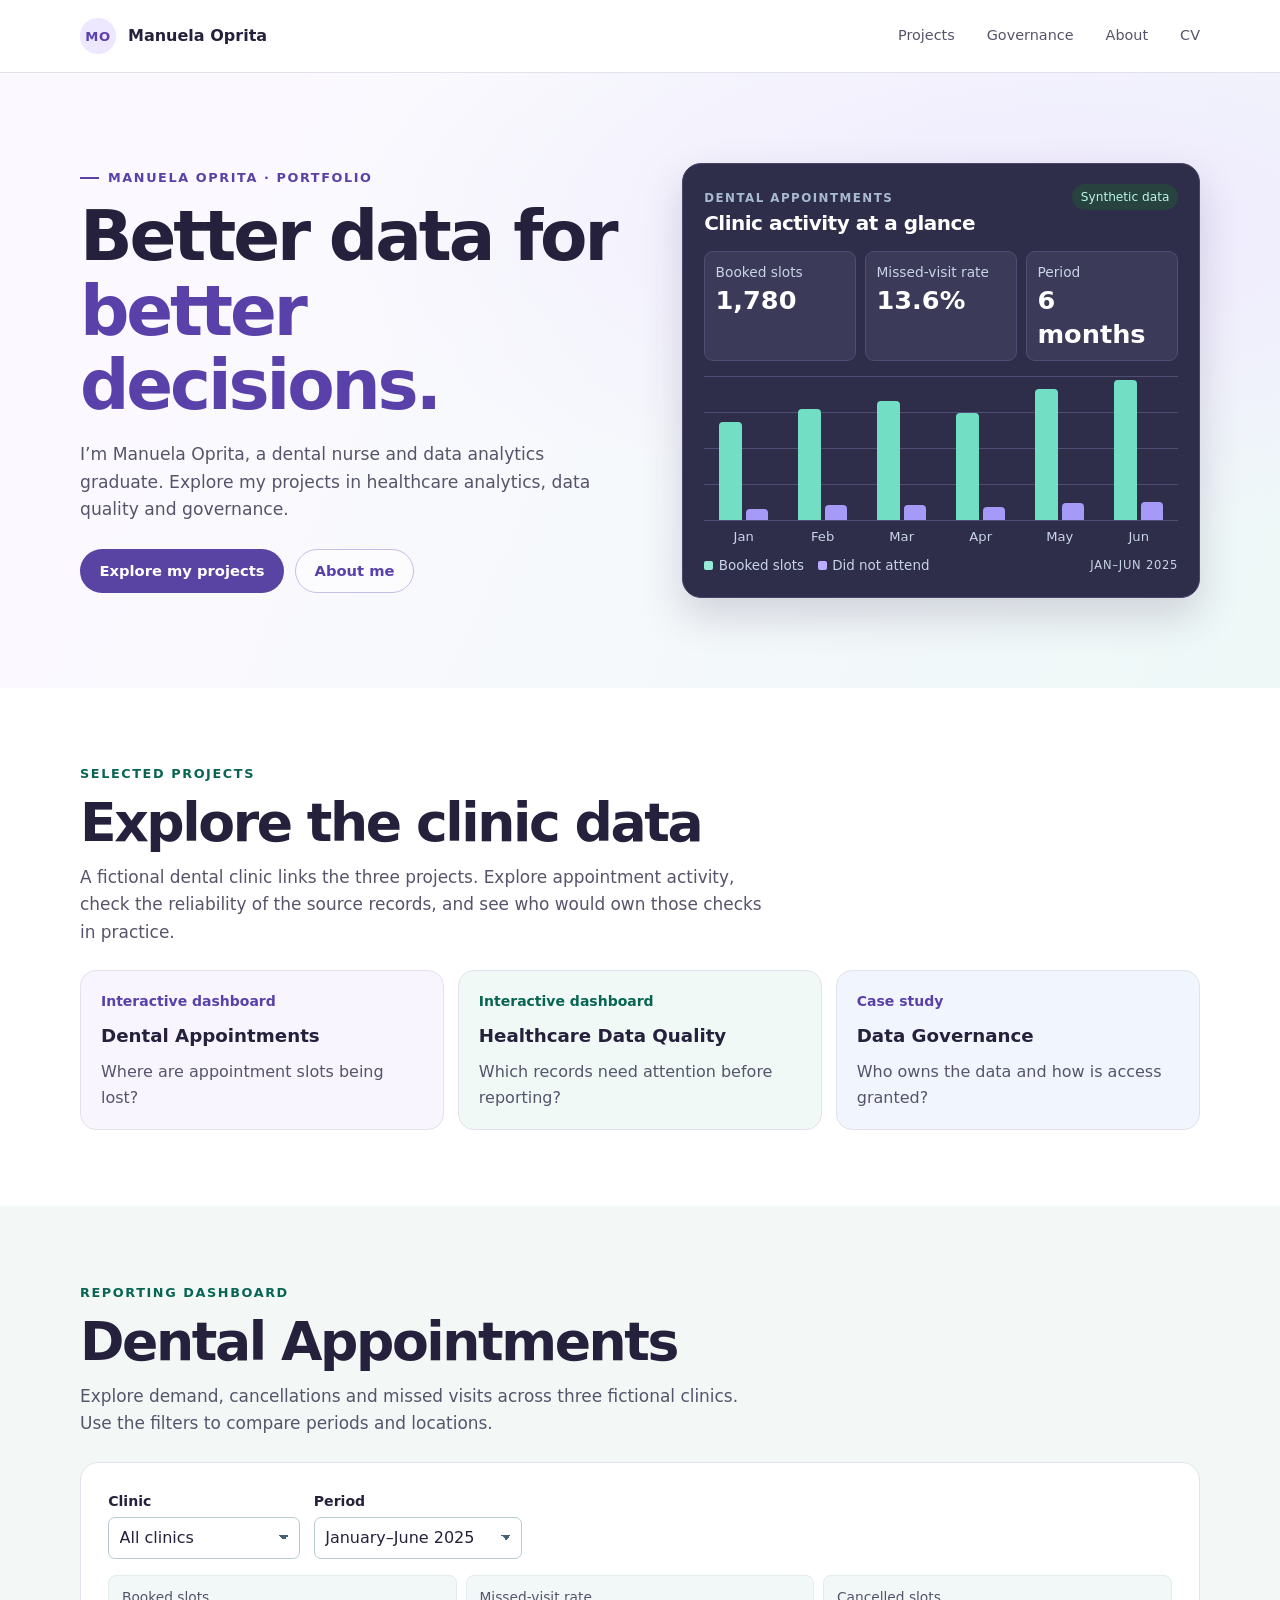
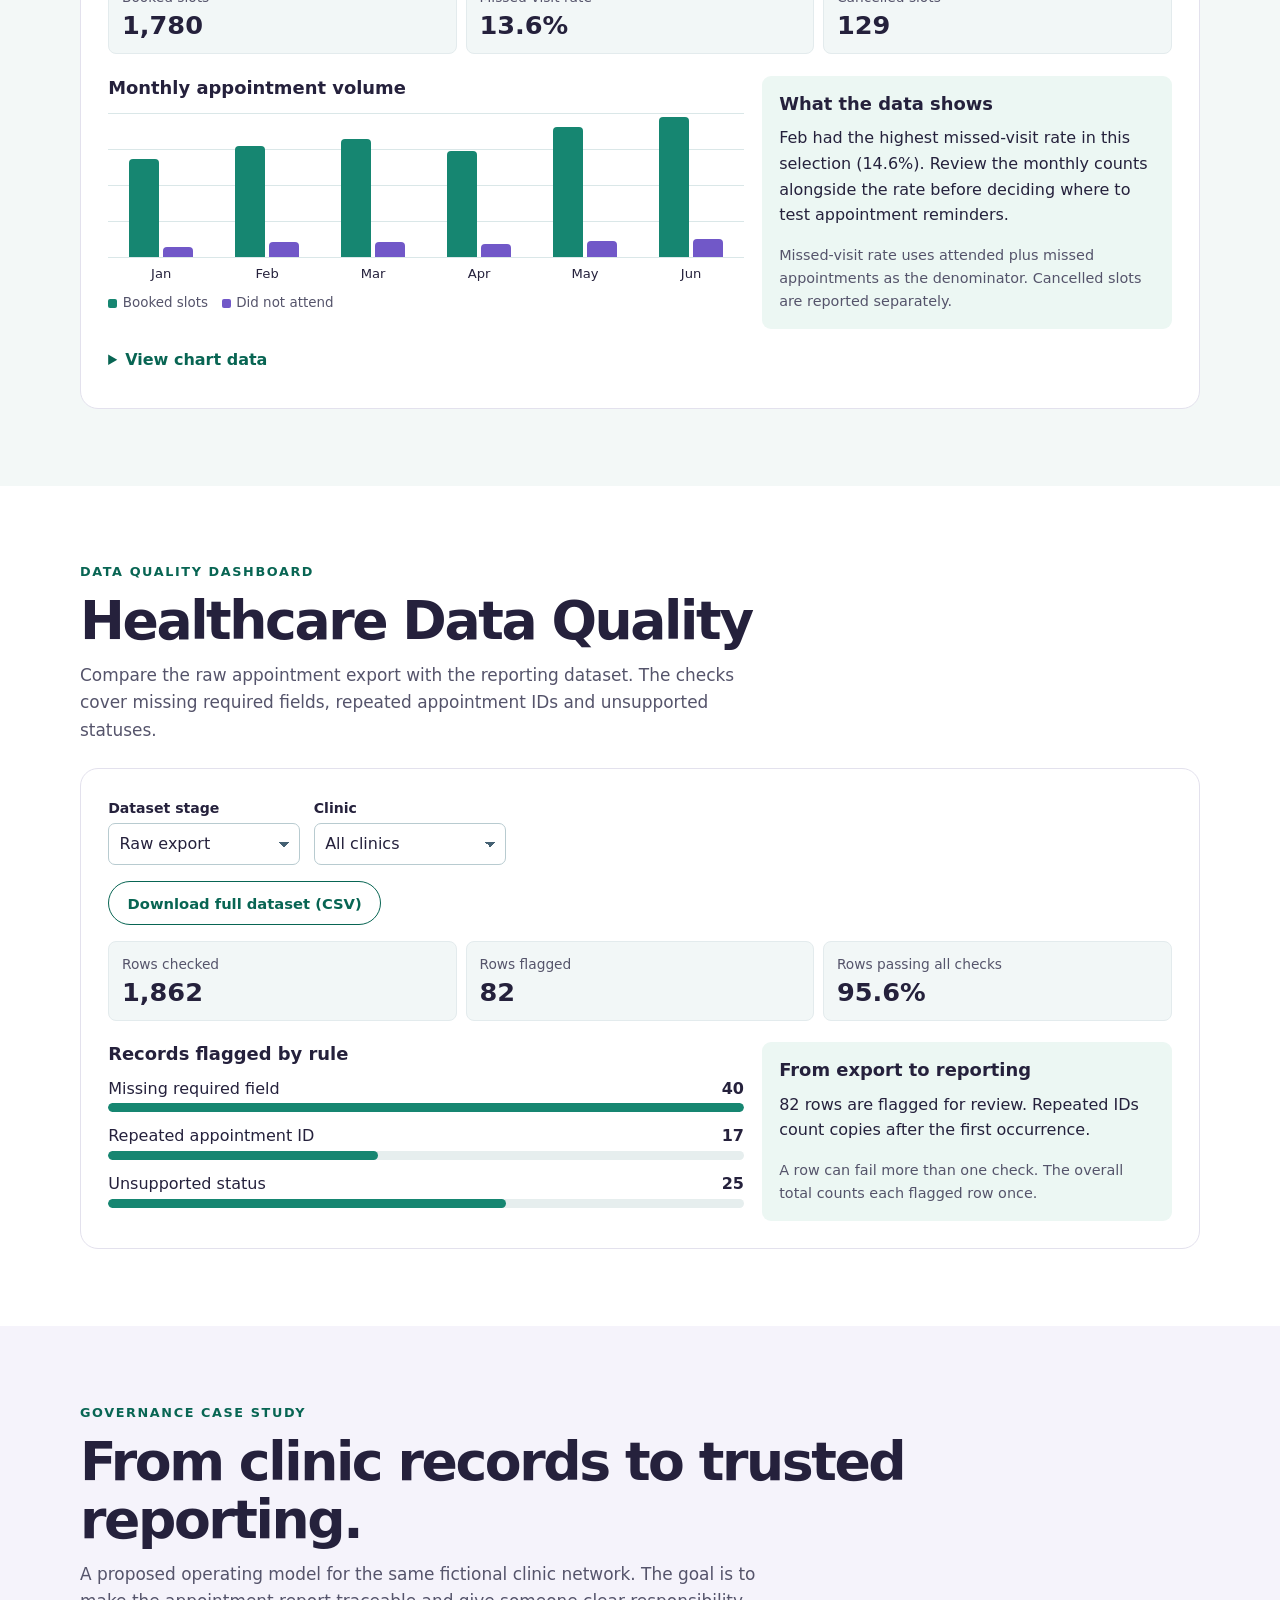
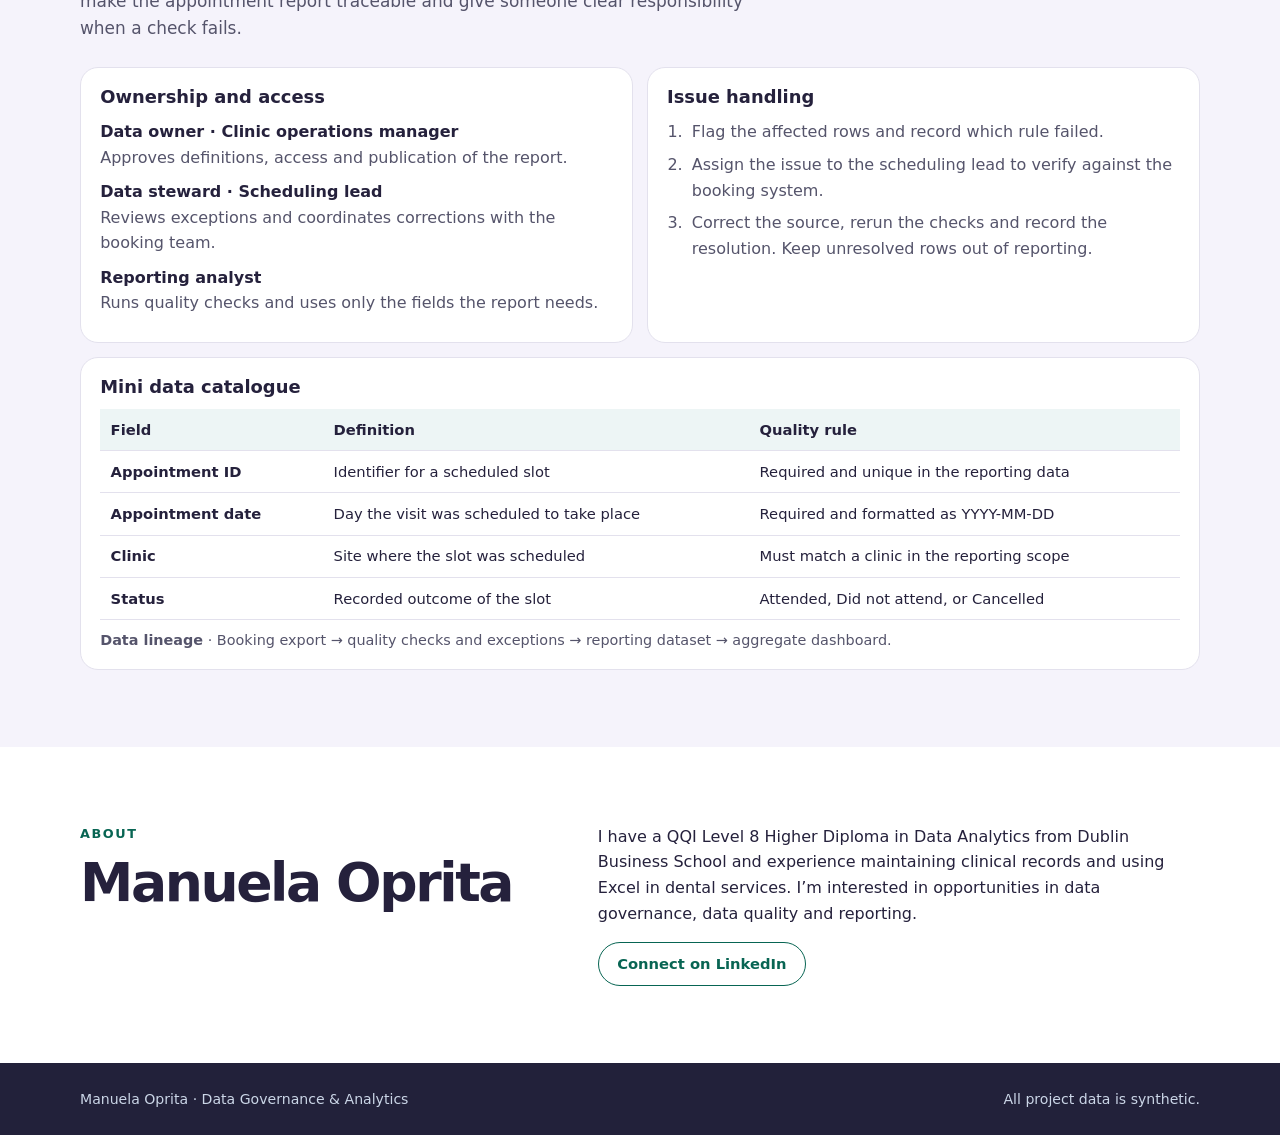
==== index.html @ eabecd1c "Publish portfolio and CV" ====
<!doctype html>
<html lang="en">
<head>
<meta charset="utf-8">
<meta name="viewport" content="width=device-width,initial-scale=1">
<meta name="description" content="Manuela Oprita’s portfolio of healthcare analytics, data quality and data governance projects.">
<meta name="theme-color" content="#f7f5ff">
<title>Manuela Oprita | Data Governance &amp; Analytics</title>
<link rel="stylesheet" href="style.css">
<script src="portfolio.js" defer></script>
</head>
<body>
<a class="skip" href="#main">Skip to content</a>
<header class="top"><div class="shell nav"><a class="brand" href="#main"><span class="mark" aria-hidden="true">MO</span> Manuela Oprita</a><nav aria-label="Main navigation"><a href="#projects">Projects</a><a href="#governance">Governance</a><a href="#about">About</a><a href="cv.html">CV</a></nav></div></header>
<main id="main">
<section class="hero" aria-labelledby="intro"><div class="shell hero-layout">
<div class="hero-copy">
<p class="eyebrow"><span></span> MANUELA OPRITA · PORTFOLIO</p>
<h1 id="intro">Better data for<br><em>better decisions.</em></h1>
<p class="lede">I’m Manuela Oprita, a dental nurse and data analytics graduate. Explore my projects in healthcare analytics, data quality and governance.</p>
<div class="hero-actions"><a class="button primary" href="#projects">Explore my projects</a><a class="button secondary" href="#about">About me</a></div>
</div>
<div class="preview" aria-labelledby="preview-title">
<div class="preview-heading"><div><span class="overline">DENTAL APPOINTMENTS</span><h2 id="preview-title">Clinic activity at a glance</h2></div><span class="pill">Synthetic data</span></div>
<div class="preview-metrics"><div><span>Booked slots</span><strong id="hero-count">—</strong></div><div><span>Missed-visit rate</span><strong id="hero-dna">—</strong></div><div><span>Period</span><strong>6 months</strong></div></div>
<div id="hero-chart" class="chart dark-chart" role="img" aria-label="Monthly appointment volume and missed appointments"></div>
<div class="legend"><span><i class="legend-total"></i>Booked slots</span><span><i class="legend-dna"></i>Did not attend</span><span class="period">JAN–JUN 2025</span></div>
</div>
</div></section>

<section id="projects" class="section shell">
<p class="section-label">SELECTED PROJECTS</p><h2>Explore the clinic data</h2>
<p class="section-intro">A fictional dental clinic links the three projects. Explore appointment activity, check the reliability of the source records, and see who would own those checks in practice.</p>
<div class="project-links">
<a href="#appointments"><span class="project-type">Interactive dashboard</span><strong>Dental Appointments</strong><span>Where are appointment slots being lost?</span></a>
<a href="#quality"><span class="project-type">Interactive dashboard</span><strong>Healthcare Data Quality</strong><span>Which records need attention before reporting?</span></a>
<a href="#governance"><span class="project-type">Case study</span><strong>Data Governance</strong><span>Who owns the data and how is access granted?</span></a>
</div>
</section>

<section id="appointments" class="section band"><div class="shell">
<p class="section-label">REPORTING DASHBOARD</p><h2>Dental Appointments</h2><p class="section-intro">Explore demand, cancellations and missed visits across three fictional clinics. Use the filters to compare periods and locations.</p>
<div class="panel dashboard">
<div class="controls"><div class="field"><label for="clinic-filter">Clinic</label><select id="clinic-filter"><option value="">All clinics</option><option value="North">North</option><option value="Central">Central</option><option value="West">West</option></select></div>
<div class="field"><label for="period-filter">Period</label><select id="period-filter"><option value="">January–June 2025</option><option value="1">January–March 2025</option><option value="2">April–June 2025</option></select></div></div>
<div id="appointment-metrics" class="metrics" aria-live="polite"></div>
<div class="report-grid"><div><h3>Monthly appointment volume</h3><div id="appointment-chart" class="chart light-chart" role="img" aria-label="Monthly booked slots and missed appointments"></div><div class="legend"><span><i class="legend-total"></i>Booked slots</span><span><i class="legend-dna"></i>Did not attend</span></div></div>
<div class="readout"><h3>What the data shows</h3><p id="appointment-insight" aria-live="polite"></p><p class="definition">Missed-visit rate uses attended plus missed appointments as the denominator. Cancelled slots are reported separately.</p></div></div>
<details><summary>View chart data</summary><div id="appointment-table" class="table-wrap"></div></details>
</div></div></section>

<section id="quality" class="section shell">
<p class="section-label">DATA QUALITY DASHBOARD</p><h2>Healthcare Data Quality</h2><p class="section-intro">Compare the raw appointment export with the reporting dataset. The checks cover missing required fields, repeated appointment IDs and unsupported statuses.</p>
<div class="panel dashboard">
<div class="controls"><div class="field"><label for="quality-stage">Dataset stage</label><select id="quality-stage"><option value="raw">Raw export</option><option value="clean">Reporting dataset</option></select></div>
<div class="field"><label for="quality-clinic">Clinic</label><select id="quality-clinic"><option value="">All clinics</option><option value="North">North</option><option value="Central">Central</option><option value="West">West</option></select></div></div>
<button type="button" class="button outline download" id="download-data">Download full dataset (CSV)</button>
<div id="quality-metrics" class="metrics" aria-live="polite"></div>
<div class="report-grid"><div><h3>Records flagged by rule</h3><div id="quality-rules" class="rule-chart"></div></div><div class="readout"><h3>From export to reporting</h3><p id="quality-insight" aria-live="polite"></p><p class="definition">A row can fail more than one check. The overall total counts each flagged row once.</p></div></div>
</div>
</section>

<section id="governance" class="section governance"><div class="shell">
<p class="section-label">GOVERNANCE CASE STUDY</p><h2>From clinic records to trusted reporting.</h2>
<p class="section-intro">A proposed operating model for the same fictional clinic network. The goal is to make the appointment report traceable and give someone clear responsibility when a check fails.</p>
<div class="governance-grid">
<div class="panel gov-card"><h3>Ownership and access</h3><dl><dt>Data owner · Clinic operations manager</dt><dd>Approves definitions, access and publication of the report.</dd><dt>Data steward · Scheduling lead</dt><dd>Reviews exceptions and coordinates corrections with the booking team.</dd><dt>Reporting analyst</dt><dd>Runs quality checks and uses only the fields the report needs.</dd></dl></div>
<div class="panel gov-card"><h3>Issue handling</h3><ol><li>Flag the affected rows and record which rule failed.</li><li>Assign the issue to the scheduling lead to verify against the booking system.</li><li>Correct the source, rerun the checks and record the resolution. Keep unresolved rows out of reporting.</li></ol></div>
</div>
<div class="panel gov-card catalog"><h3>Mini data catalogue</h3><div class="table-wrap"><table><thead><tr><th scope="col">Field</th><th scope="col">Definition</th><th scope="col">Quality rule</th></tr></thead><tbody>
<tr><th scope="row">Appointment ID</th><td>Identifier for a scheduled slot</td><td>Required and unique in the reporting data</td></tr>
<tr><th scope="row">Appointment date</th><td>Day the visit was scheduled to take place</td><td>Required and formatted as YYYY-MM-DD</td></tr>
<tr><th scope="row">Clinic</th><td>Site where the slot was scheduled</td><td>Must match a clinic in the reporting scope</td></tr>
<tr><th scope="row">Status</th><td>Recorded outcome of the slot</td><td>Attended, Did not attend, or Cancelled</td></tr>
</tbody></table></div>
<p class="definition"><strong>Data lineage</strong> · Booking export → quality checks and exceptions → reporting dataset → aggregate dashboard.</p></div>
</div></section>

<section id="about" class="section shell about"><div><p class="section-label">ABOUT</p><h2>Manuela Oprita</h2></div><div><p>I have a QQI Level 8 Higher Diploma in Data Analytics from Dublin Business School and experience maintaining clinical records and using Excel in dental services. I’m interested in opportunities in data governance, data quality and reporting.</p><a class="button outline" href="https://www.linkedin.com/in/manuelajoita/">Connect on LinkedIn</a></div></section>
</main>
<footer><div class="shell footer"><span>Manuela Oprita · Data Governance &amp; Analytics</span><span>All project data is synthetic.</span></div></footer>
<noscript><div class="shell">Enable JavaScript to use the dashboard filters.</div></noscript>
</body>
</html>
---- style.css ----
:root{color-scheme:light;--ink:#182438;--muted:#4e6072;--navy:#101b2b;--navy-light:#17273b;--mint:#7ce8ce;--teal:#096653;--paper:#fff;--line:#d9e4e8;--soft:#f2f7f7;--violet:#a69af8;font-family:system-ui,-apple-system,BlinkMacSystemFont,"Segoe UI",sans-serif}
*,*::before,*::after{box-sizing:border-box}
html{scroll-behavior:smooth}
body{margin:0;color:var(--ink);background:var(--paper);font-size:1rem;line-height:1.6}
a{color:inherit}
a:focus-visible,select:focus-visible,summary:focus-visible{outline:3px solid #a48bff;outline-offset:4px}
.skip{position:absolute;left:1rem;top:-8rem;z-index:10;background:white;color:var(--ink);padding:.7rem 1rem}
.skip:focus{top:1rem}
.shell{width:min(1120px,calc(100% - 64px));margin-inline:auto}
.top,.hero{background:var(--navy);color:#fff}
.top{border-bottom:1px solid #2b3a50}
.nav,.footer{display:flex;justify-content:space-between;align-items:center;gap:1rem;min-height:72px}
.brand{display:flex;align-items:center;gap:.75rem;font-weight:700;text-decoration:none}
.mark{display:grid;place-items:center;width:36px;height:36px;border-radius:9px;background:var(--mint);color:#12352e;font-size:.82rem;letter-spacing:.05em}
nav{display:flex;align-items:center;gap:clamp(.7rem,3vw,2rem);font-size:.9rem;color:#cbd6e7}
nav a{text-decoration:none}
nav a:hover{color:var(--mint)}
.hero-layout{display:grid;grid-template-columns:1.04fr 1fr;gap:clamp(2rem,5vw,5rem);align-items:center;padding-block:clamp(3rem,7vw,6.1rem)}
.hero{background:radial-gradient(ellipse at 80% 55%,#1b3244 0%,var(--navy) 62%)}
.eyebrow,.section-label,.overline{font-size:.8rem;font-weight:750;letter-spacing:.125em;margin:0 0 .6rem}
.eyebrow{color:var(--mint);display:flex;align-items:center;gap:.55rem}
.eyebrow span{width:1.2rem;height:2px;background:currentColor}
h1,h2,h3,p{margin-top:0}
h1,h2{letter-spacing:-.045em;line-height:1.08}
h1{font-size:clamp(2.65rem,5.4vw,5rem);margin:.65rem 0 1.15rem}
h1 em{font-style:normal;color:var(--mint)}
h2{font-size:clamp(2rem,4.2vw,3.35rem);margin-bottom:.75rem}
h3{line-height:1.3;font-size:1.12rem;margin-bottom:.65rem}
.lede{font-size:1.075rem;color:#cad6e6;max-width:33rem;margin-bottom:1.55rem}
.hero-actions{display:flex;align-items:center;gap:.7rem;flex-wrap:wrap}
.button{display:inline-flex;align-items:center;min-height:44px;padding:.55rem .95rem;border-radius:8px;border:1px solid transparent;font-weight:680;text-decoration:none;font-size:.92rem}
.primary{background:var(--mint);color:#112e28}.primary:hover{background:#aaffea}
.secondary{color:#e3eaf7;border-color:#52627b}.secondary:hover{background:#263952}
.outline{border-color:var(--teal);color:var(--teal)}.outline:hover{background:var(--soft)}
.preview{border-radius:19px;padding:1.3rem;background:var(--navy-light);border:1px solid #364a60;box-shadow:0 20px 50px #07132a62}
.preview-heading{display:flex;justify-content:space-between;align-items:flex-start;gap:.6rem}
.overline{color:#a8bbce;font-size:.74rem}
.preview h2{font-size:1.25rem;letter-spacing:-.025em;margin:.2rem 0 1rem}
.pill{background:#28433f;color:#baf7e6;padding:.2rem .55rem;border-radius:20px;font-size:.76rem;white-space:nowrap}
.preview-metrics,.metrics{display:grid;gap:.55rem;grid-template-columns:repeat(3,minmax(0,1fr))}
.preview-metrics>div{background:#21344b;border:1px solid #304861;border-radius:9px;padding:.55rem .65rem}
.preview-metrics span,.metrics span{display:block;font-size:.86rem}
.preview-metrics span{color:#c8d5e5}
.preview-metrics strong,.metrics strong{display:block;font-size:clamp(1.15rem,2vw,1.6rem);line-height:1.35;font-variant-numeric:tabular-nums}
.chart{margin:.9rem 0 .5rem}
.plot{display:flex;gap:clamp(.4rem,2vw,1rem);height:145px;padding:.25rem .5rem 0;background:repeating-linear-gradient(to top,transparent 0,transparent calc(25% - 1px),var(--grid) calc(25% - 1px),var(--grid) 25%);border-bottom:1px solid var(--grid)}
.dark-chart{--grid:#3a4c60;--bar:#72dfc5;--bar-dna:#a69af8}
.light-chart{--grid:#dae7e8;--bar:#168671;--bar-dna:#7158c8}
.chart-group{display:flex;gap:.24rem;justify-content:center;align-items:end;flex:1;min-width:0}
.chart-bar{height:var(--value);width:36%;max-width:30px;background:var(--bar);border-radius:4px 4px 0 0}
.chart-bar.dna{background:var(--bar-dna)}
.chart-labels{display:flex;gap:clamp(.4rem,2vw,1rem);padding:.3rem .5rem 0;text-align:center;font-size:.82rem}
.chart-labels span{flex:1}
.dark-chart .chart-labels,.preview .legend{color:#c8d5e5}
.legend{display:flex;gap:.45rem .85rem;align-items:center;flex-wrap:wrap;color:var(--muted);font-size:.84rem}
.legend span{display:inline-flex;align-items:center;gap:.35rem}
.legend i{width:9px;height:9px;border-radius:2px;background:#168671}
.legend i.legend-dna{background:#7158c8}
.preview .legend i{background:var(--mint)}.preview .legend i.legend-dna{background:var(--violet)}
.period{margin-left:auto;font-size:.72rem;letter-spacing:.065em}
.section{padding-block:clamp(2.75rem,6vw,5.1rem);scroll-margin-top:1rem}
.section-label{color:var(--teal)}
.section-intro{max-width:43rem;color:var(--muted);font-size:1.06rem;margin-bottom:1.55rem}
.project-links{display:grid;grid-template-columns:repeat(3,minmax(0,1fr));gap:.85rem}
.project-links a{display:flex;flex-direction:column;align-items:flex-start;gap:.35rem;text-decoration:none;border:1px solid var(--line);border-radius:11px;padding:1.05rem}
.project-links a:hover{border-color:var(--teal);background:#f6fbfa}
.project-links strong{font-size:1.05rem}.project-links a>span:last-child{color:var(--muted)}
.band{background:var(--soft)}
.panel{background:white;border:1px solid var(--line);border-radius:14px}
.dashboard{padding:clamp(.9rem,2.7vw,1.7rem)}
.controls{display:flex;gap:.85rem;flex-wrap:wrap;margin-bottom:1rem}
.field{display:grid;gap:.25rem;min-width:min(100%,12rem)}
.field label{font-size:.88rem;font-weight:700}
select{appearance:none;color:var(--ink);font:inherit;border:1px solid #b8cbd0;border-radius:7px;min-height:42px;background:linear-gradient(45deg,transparent 50%,#456173 50%) right 15px center/5px 5px no-repeat,linear-gradient(135deg,#456173 50%,transparent 50%) right 10px center/5px 5px no-repeat,white;padding:.4rem 2rem .4rem .65rem}
.metrics>div{background:#f2f7f7;border:1px solid #e3ebed;border-radius:8px;padding:.65rem .8rem}
.metrics span,.definition{color:var(--muted)}
.report-grid{display:grid;grid-template-columns:1.55fr 1fr;gap:1.1rem;margin-top:1.35rem}
.readout{background:#ecf7f3;border-radius:9px;padding:1rem 1.1rem;align-self:start}
.readout p:last-child,.gov-card p:last-child,.about p:last-child{margin-bottom:0}
.definition{font-size:.9rem}
details{margin-top:1.1rem}summary{cursor:pointer;color:var(--teal);font-weight:650;min-height:34px}
.table-wrap{overflow:auto;margin-block:.55rem}
table{width:100%;border-collapse:collapse;text-align:left;font-size:.92rem}
td,th{padding:.55rem .65rem;border-bottom:1px solid var(--line);vertical-align:top}
thead{background:#edf5f5}
.rule-chart{display:grid;gap:.7rem}
.rule-label{display:flex;justify-content:space-between;gap:.5rem;margin-bottom:.13rem}
.rule-track{background:#e6eeee;height:.55rem;border-radius:10px;overflow:hidden}
.rule-fill{height:100%;width:var(--value);background:#168671;border-radius:10px}
.governance{background:#edf3f8}
.governance-grid{display:grid;grid-template-columns:1fr 1fr;gap:.85rem}
.gov-card{padding:1.1rem 1.2rem}
.gov-card dt{font-weight:700}.gov-card dd{margin:0 0 .55rem;color:var(--muted)}
.gov-card dl,.gov-card ol{margin:.5rem 0 0}.gov-card ol{padding-left:1.3rem}.gov-card li{padding-left:.25rem;margin-bottom:.45rem;color:var(--muted)}
.catalog{margin-top:.85rem}
.about{display:grid;grid-template-columns:1fr 1.2fr;gap:1rem}.about p{max-width:40rem}
footer{background:var(--navy);color:#cbd6e7;font-size:.88rem}
@media(max-width:820px){.hero-layout{grid-template-columns:1fr}.preview{max-width:620px}.report-grid{grid-template-columns:1fr}.period{margin-left:0}}
@media(max-width:590px){.shell{width:calc(100% - 32px)}.nav{min-height:62px;flex-wrap:wrap;padding-block:.55rem}.brand{gap:.4rem}.mark{width:30px;height:30px}nav{font-size:.85rem}.project-links,.governance-grid,.about{grid-template-columns:1fr}.footer{align-items:flex-start;justify-content:center;flex-direction:column;gap:.25rem;padding-block:.75rem}.preview{padding:.8rem}.preview-metrics>div,.metrics>div{padding:.48rem}.preview-metrics span,.metrics span{font-size:.79rem}.field{flex:1}.controls{gap:.55rem}}
@media(prefers-reduced-motion:reduce){html{scroll-behavior:auto}}
.download{background:white;font-family:inherit;cursor:pointer;margin:0 0 1rem}
.download:focus-visible{outline:3px solid #a48bff;outline-offset:4px}

/* The portfolio uses lavender for navigation and teal for reporting. */
:root {
  --ink: #25213c;
  --muted: #55546b;
  --navy: #22213a;
  --navy-light: #2e2d4a;
  --mint: #96ebd6;
  --teal: #086553;
  --line: #e3e1ed;
  --soft: #f3f8f7;
  --violet: #bcadff;
  --purple: #5a41aa;
}
.top {
  background: white;
  color: var(--ink);
  border-color: var(--line);
}
.mark {
  border-radius: 50%;
  background: #ede7ff;
  color: var(--purple);
}
nav { color: var(--muted); }
nav a:hover { color: var(--purple); }
.hero {
  color: var(--ink);
  background: radial-gradient(ellipse at 84% 25%, #f0eaff 0%, transparent 48%),
              linear-gradient(115deg, #fbf9ff 18%, #eef8f7 100%);
}
.eyebrow, h1 em { color: var(--purple); }
.lede { color: var(--muted); }
.button { border-radius: 50px; padding-inline: 1.15rem; }
.primary { background: #5944a3; color: white; }
.primary:hover { background: #49358f; }
.secondary { background: #ffffff9e; color: var(--purple); border-color: #c9bde9; }
.secondary:hover { background: #f0eaff; }
.preview {
  color: white;
  border-color: #49466a;
  box-shadow: 0 18px 42px #39315330;
}
.preview-metrics > div { background: #3c3a59; border-color: #514d74; }
.dark-chart { --grid: #514d74; }
.project-links a {
  gap: .55rem;
  border-radius: 16px;
  padding: 1.15rem 1.25rem;
  background: #f8f5ff;
}
.project-links a:nth-child(2) { background: #f0f9f6; }
.project-links a:nth-child(3) { background: #f1f5fd; }
.project-links a:hover { border-color: var(--purple); }
.project-type {
  font-size: .875rem;
  font-weight: 650;
  color: var(--purple);
}
.project-links a:nth-child(2) .project-type { color: var(--teal); }
.project-links strong { font-size: 1.14rem; }
.panel { border-radius: 18px; }
.governance { background: #f5f3fb; }
@media (max-width: 370px) {
  .nav nav { width: 100%; justify-content: space-between; }
  .preview-heading { flex-wrap: wrap; }
}
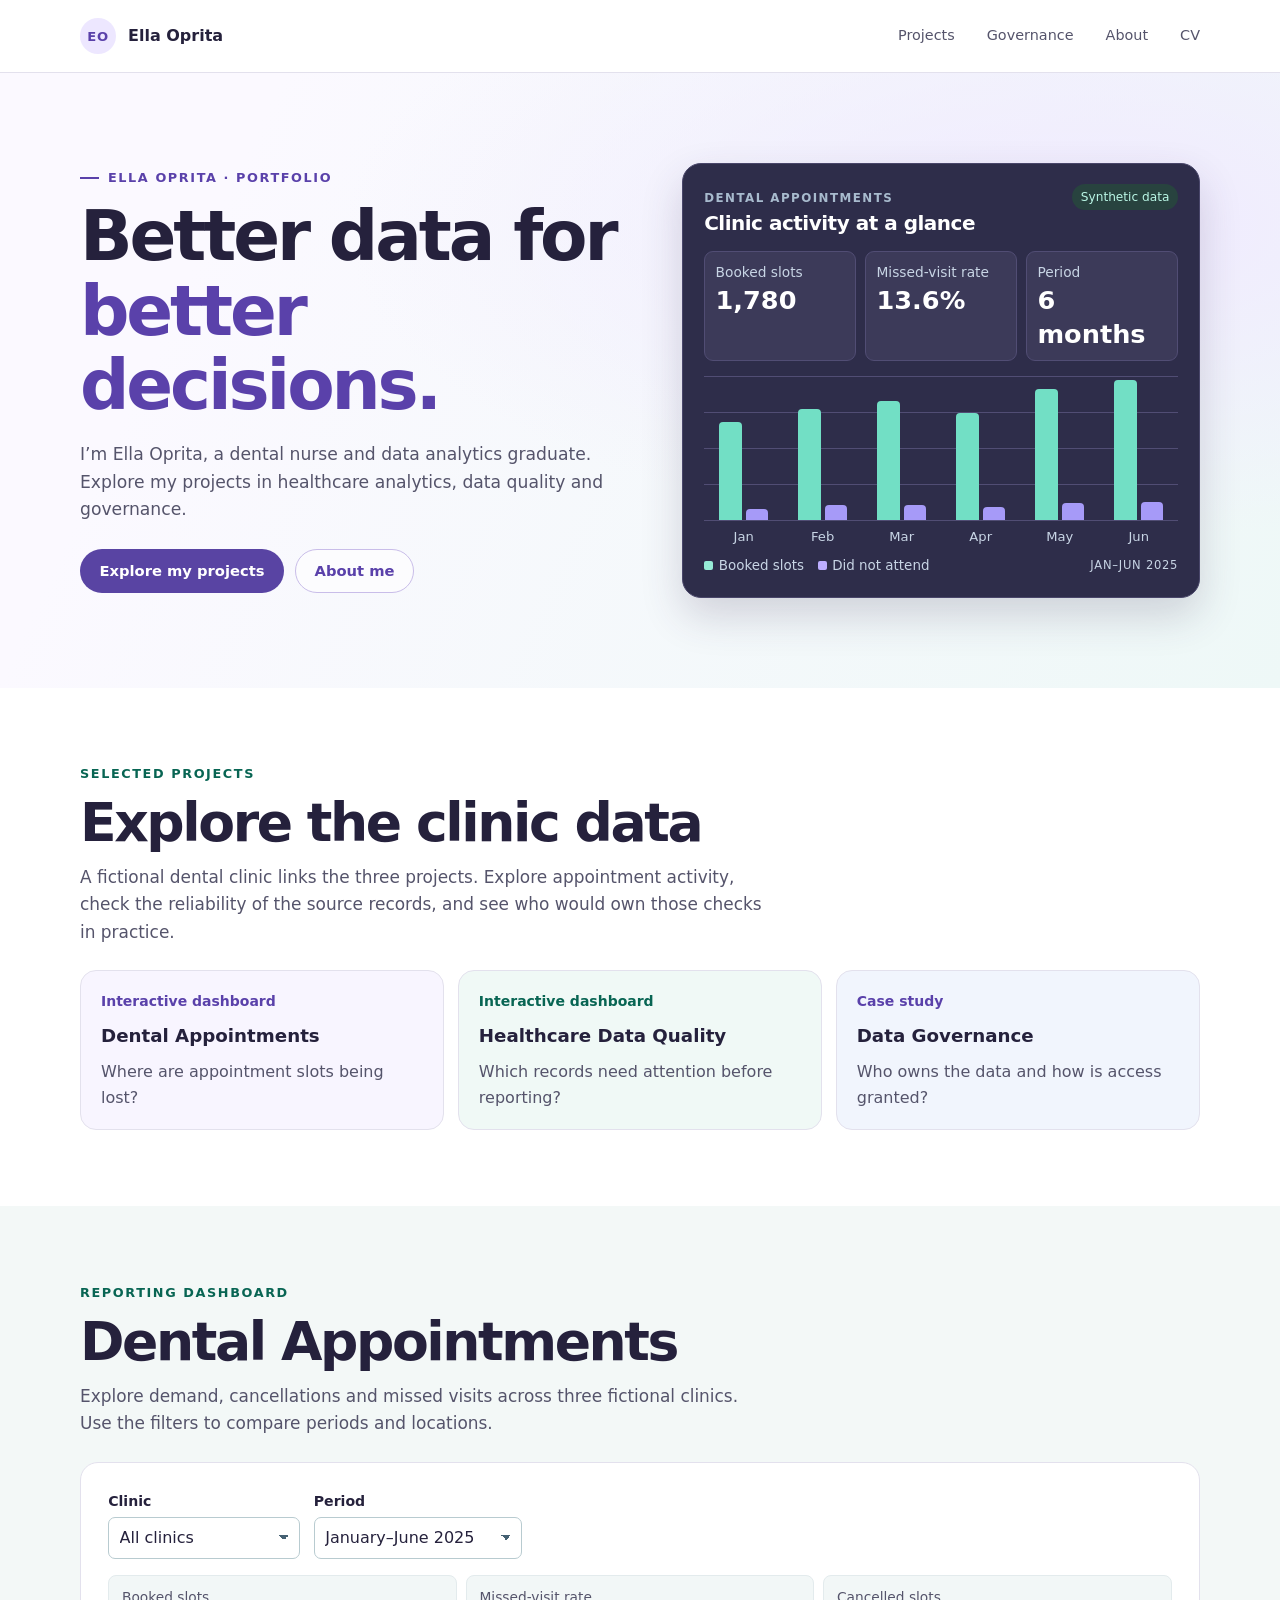
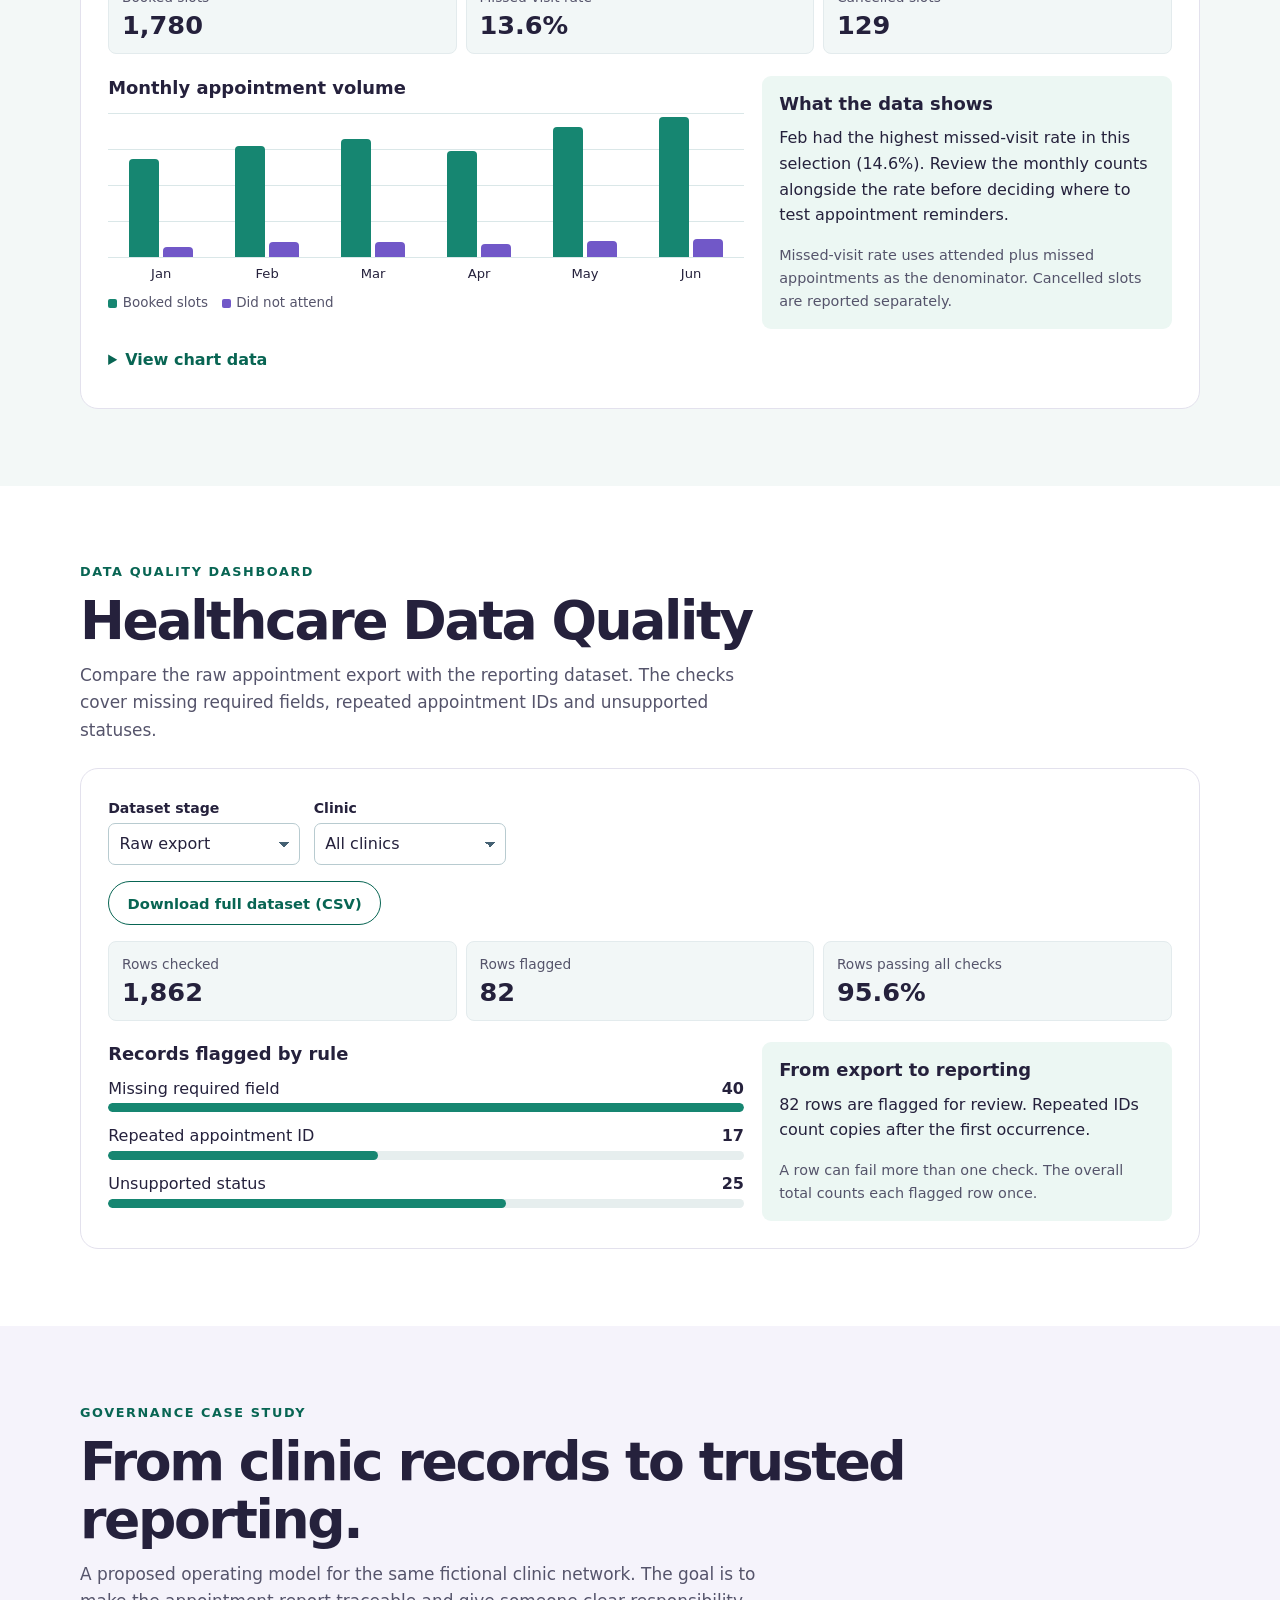
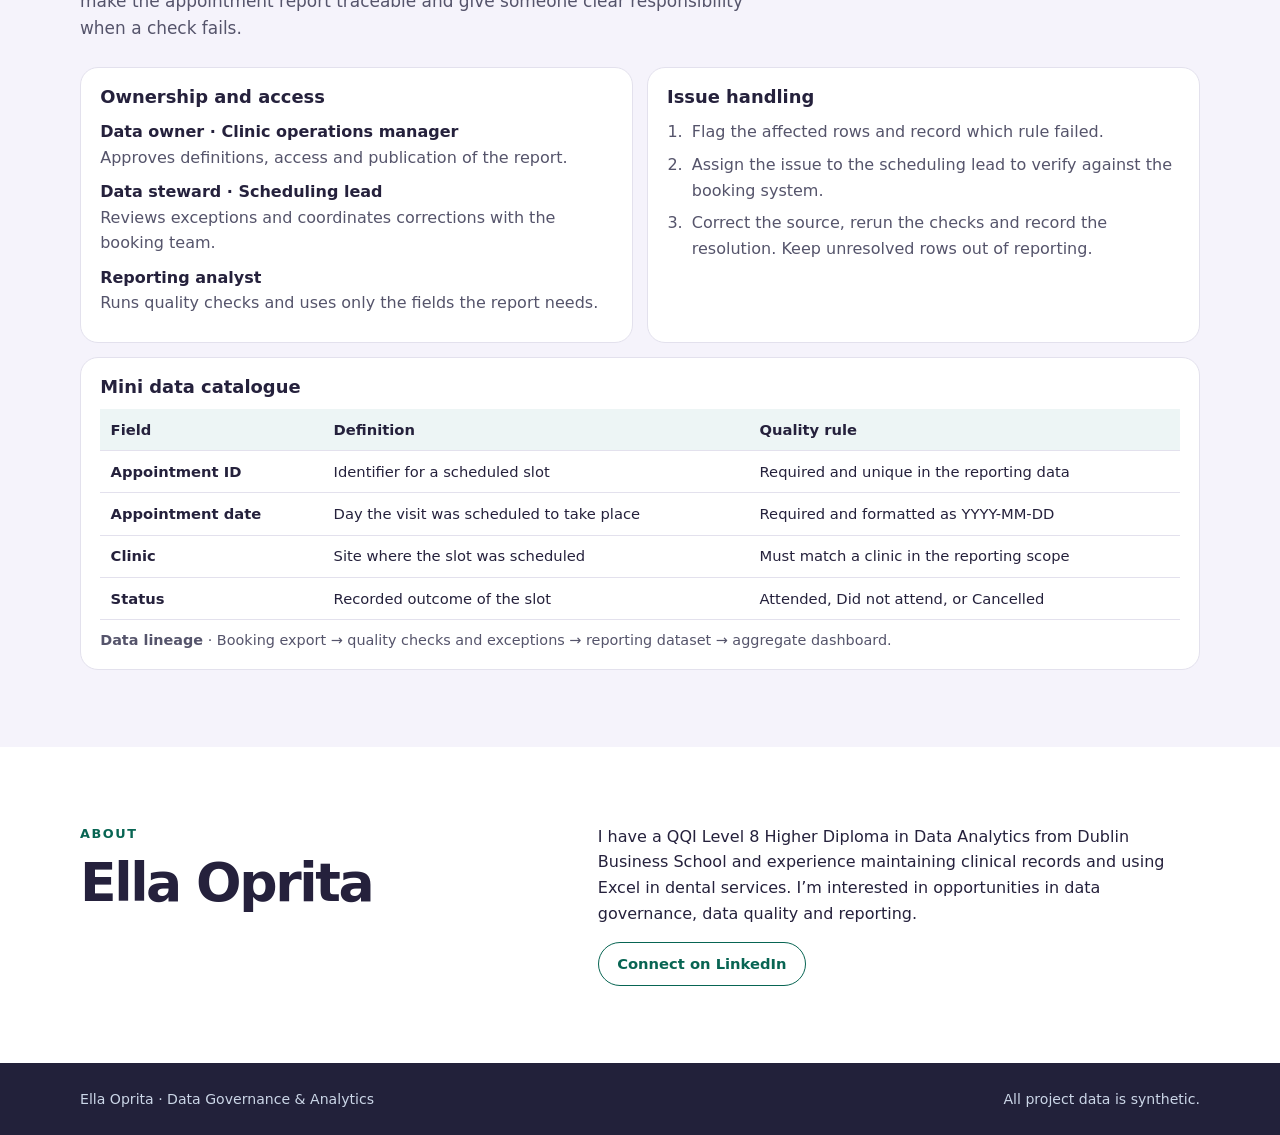
==== commit a5445172: "Update portfolio display name to Ella Oprita" ====
--- a/index.html
+++ b/index.html
@@ -3,21 +3,21 @@
 <head>
 <meta charset="utf-8">
 <meta name="viewport" content="width=device-width,initial-scale=1">
-<meta name="description" content="Manuela Oprita’s portfolio of healthcare analytics, data quality and data governance projects.">
+<meta name="description" content="Ella Oprita’s portfolio of healthcare analytics, data quality and data governance projects.">
 <meta name="theme-color" content="#f7f5ff">
-<title>Manuela Oprita | Data Governance &amp; Analytics</title>
+<title>Ella Oprita | Data Governance &amp; Analytics</title>
 <link rel="stylesheet" href="style.css">
 <script src="portfolio.js" defer></script>
 </head>
 <body>
 <a class="skip" href="#main">Skip to content</a>
-<header class="top"><div class="shell nav"><a class="brand" href="#main"><span class="mark" aria-hidden="true">MO</span> Manuela Oprita</a><nav aria-label="Main navigation"><a href="#projects">Projects</a><a href="#governance">Governance</a><a href="#about">About</a><a href="cv.html">CV</a></nav></div></header>
+<header class="top"><div class="shell nav"><a class="brand" href="#main"><span class="mark" aria-hidden="true">EO</span> Ella Oprita</a><nav aria-label="Main navigation"><a href="#projects">Projects</a><a href="#governance">Governance</a><a href="#about">About</a><a href="cv.html">CV</a></nav></div></header>
 <main id="main">
 <section class="hero" aria-labelledby="intro"><div class="shell hero-layout">
 <div class="hero-copy">
-<p class="eyebrow"><span></span> MANUELA OPRITA · PORTFOLIO</p>
+<p class="eyebrow"><span></span> ELLA OPRITA · PORTFOLIO</p>
 <h1 id="intro">Better data for<br><em>better decisions.</em></h1>
-<p class="lede">I’m Manuela Oprita, a dental nurse and data analytics graduate. Explore my projects in healthcare analytics, data quality and governance.</p>
+<p class="lede">I’m Ella Oprita, a dental nurse and data analytics graduate. Explore my projects in healthcare analytics, data quality and governance.</p>
 <div class="hero-actions"><a class="button primary" href="#projects">Explore my projects</a><a class="button secondary" href="#about">About me</a></div>
 </div>
 <div class="preview" aria-labelledby="preview-title">
@@ -76,9 +76,9 @@
 <p class="definition"><strong>Data lineage</strong> · Booking export → quality checks and exceptions → reporting dataset → aggregate dashboard.</p></div>
 </div></section>
 
-<section id="about" class="section shell about"><div><p class="section-label">ABOUT</p><h2>Manuela Oprita</h2></div><div><p>I have a QQI Level 8 Higher Diploma in Data Analytics from Dublin Business School and experience maintaining clinical records and using Excel in dental services. I’m interested in opportunities in data governance, data quality and reporting.</p><a class="button outline" href="https://www.linkedin.com/in/manuelajoita/">Connect on LinkedIn</a></div></section>
+<section id="about" class="section shell about"><div><p class="section-label">ABOUT</p><h2>Ella Oprita</h2></div><div><p>I have a QQI Level 8 Higher Diploma in Data Analytics from Dublin Business School and experience maintaining clinical records and using Excel in dental services. I’m interested in opportunities in data governance, data quality and reporting.</p><a class="button outline" href="https://www.linkedin.com/in/manuelajoita/">Connect on LinkedIn</a></div></section>
 </main>
-<footer><div class="shell footer"><span>Manuela Oprita · Data Governance &amp; Analytics</span><span>All project data is synthetic.</span></div></footer>
+<footer><div class="shell footer"><span>Ella Oprita · Data Governance &amp; Analytics</span><span>All project data is synthetic.</span></div></footer>
 <noscript><div class="shell">Enable JavaScript to use the dashboard filters.</div></noscript>
 </body>
 </html>
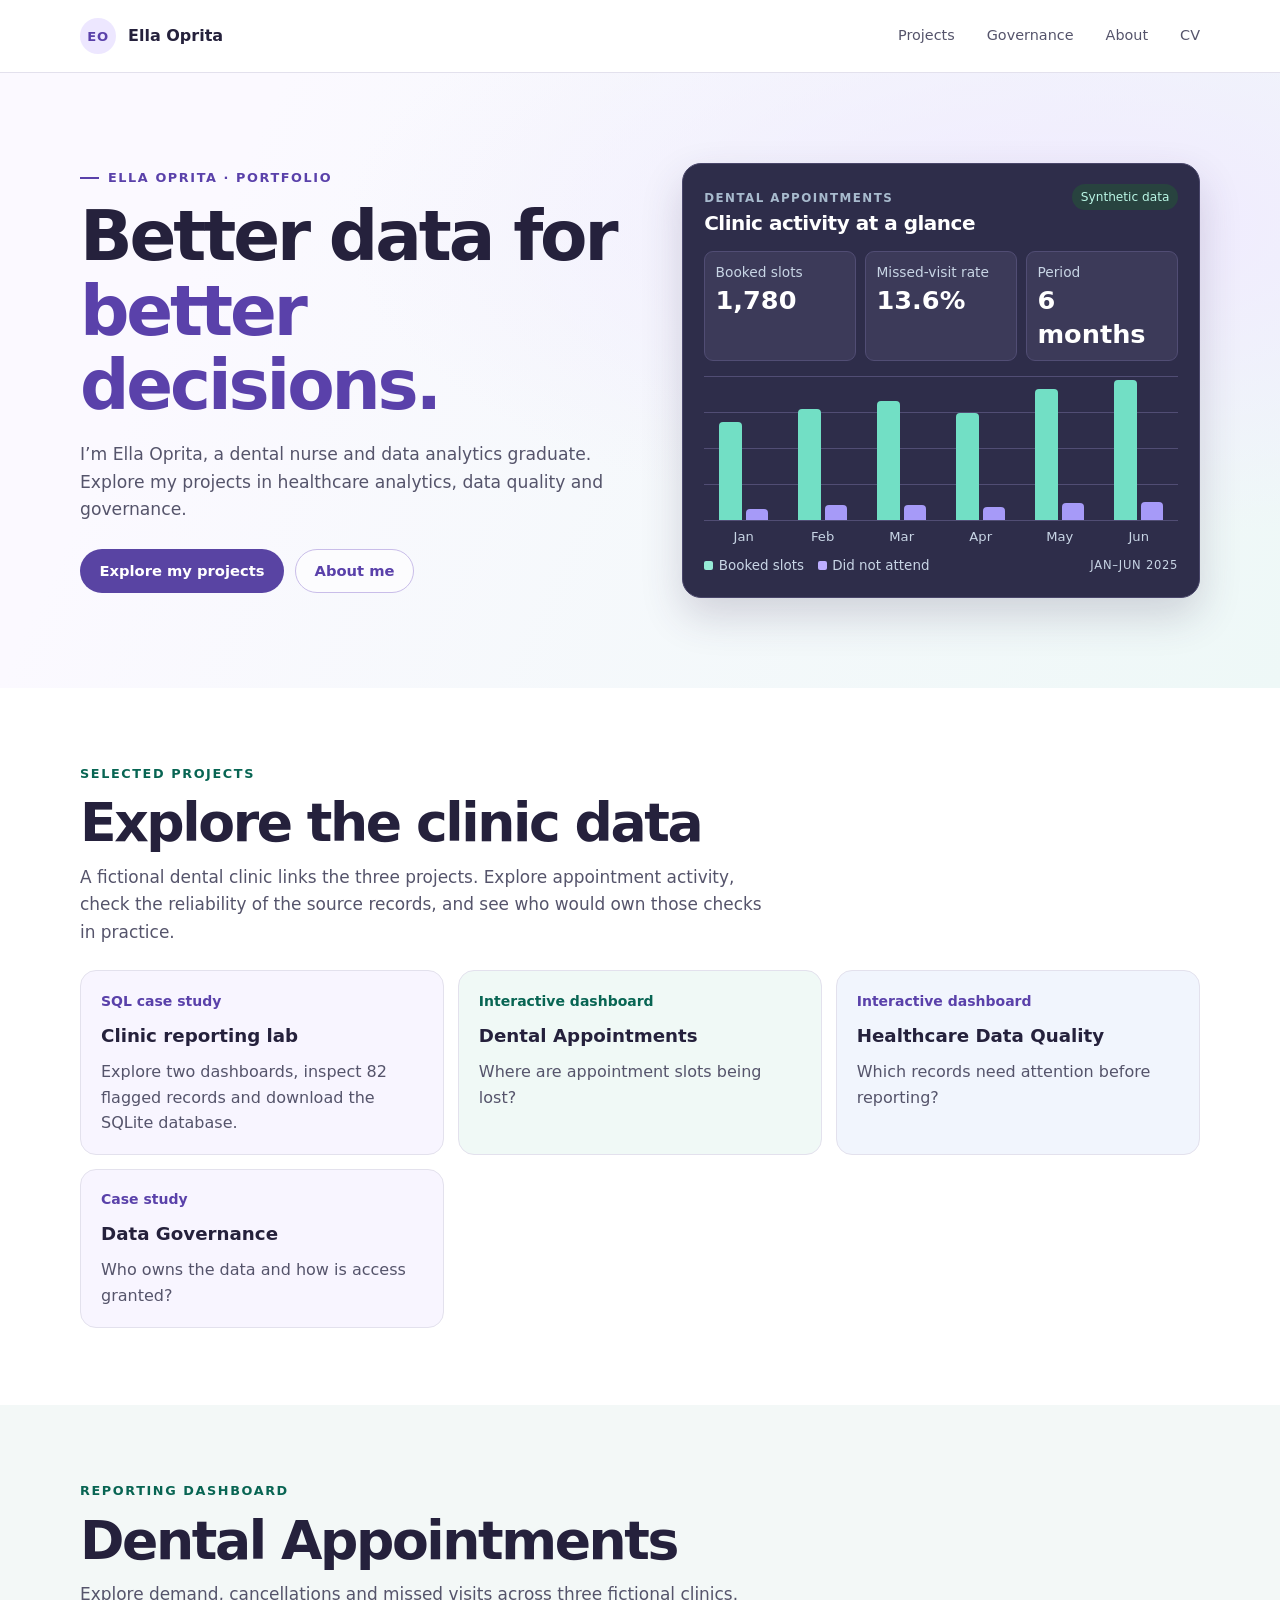
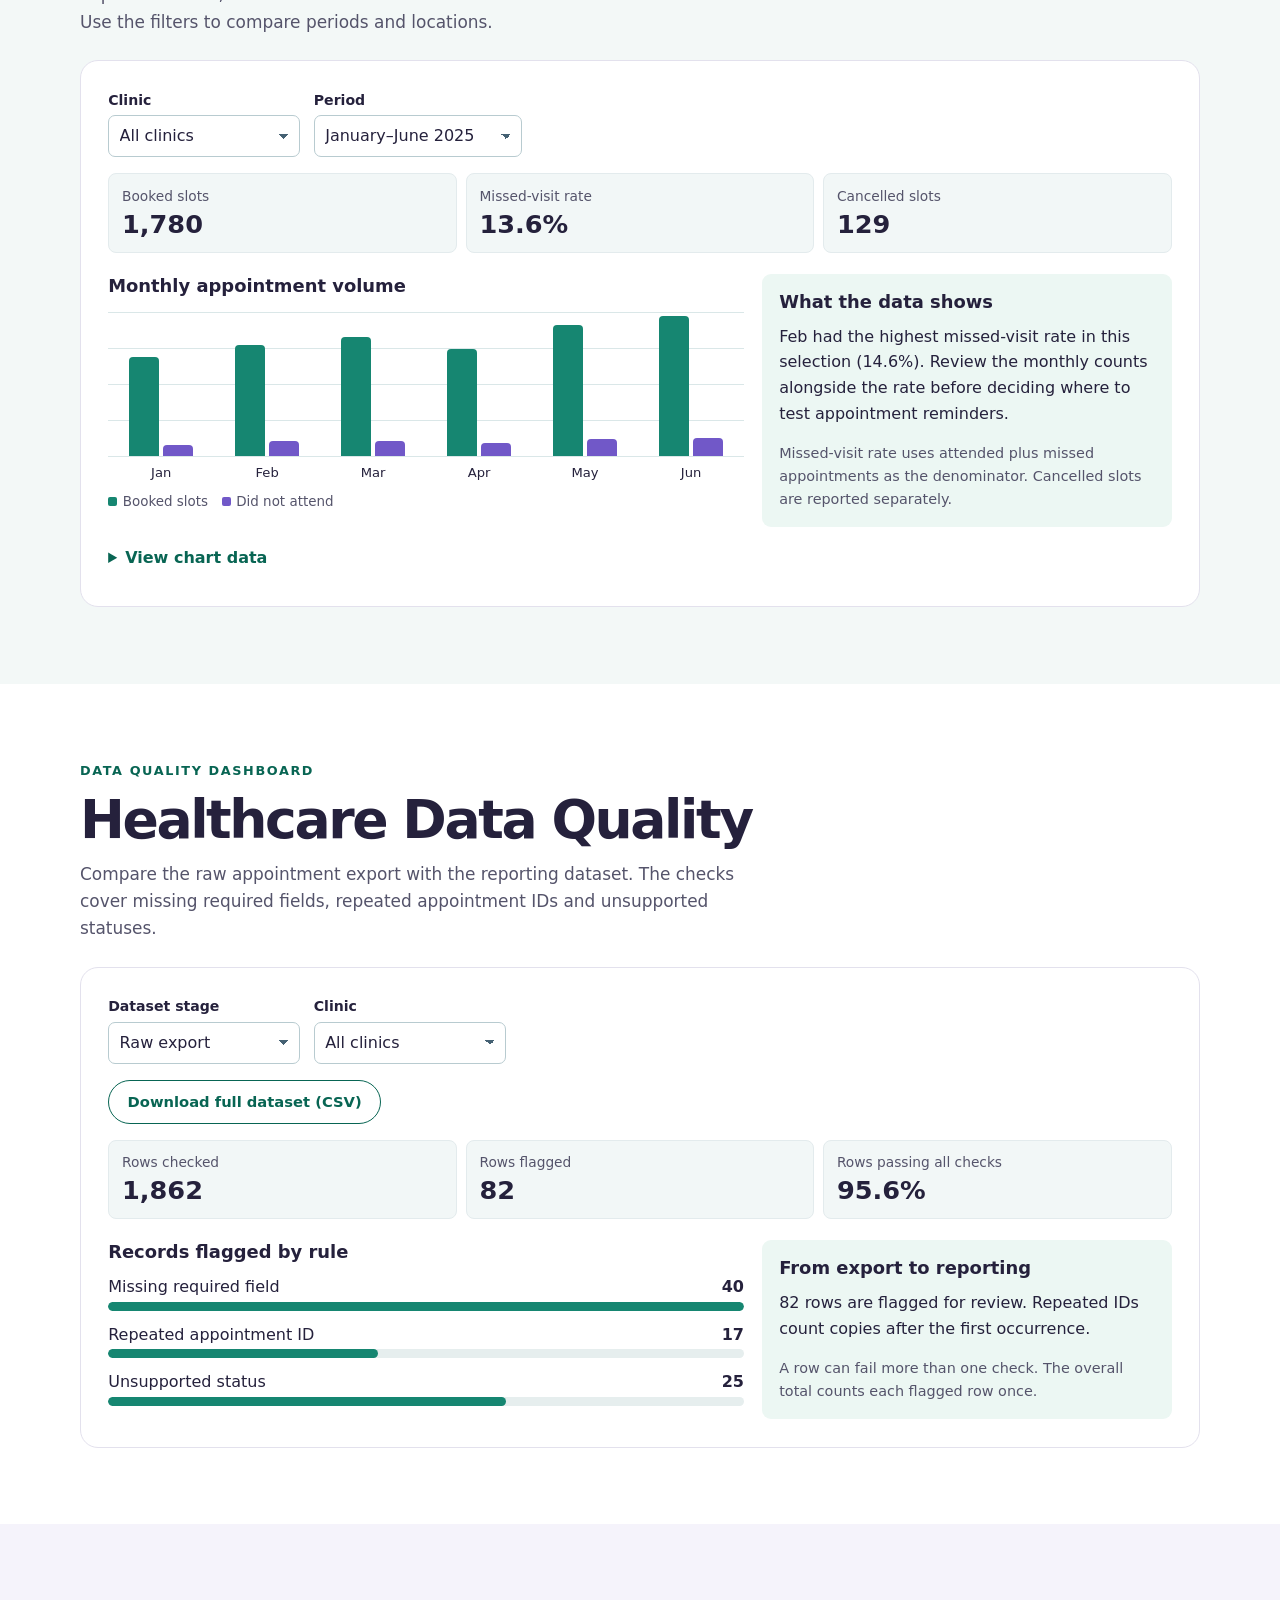
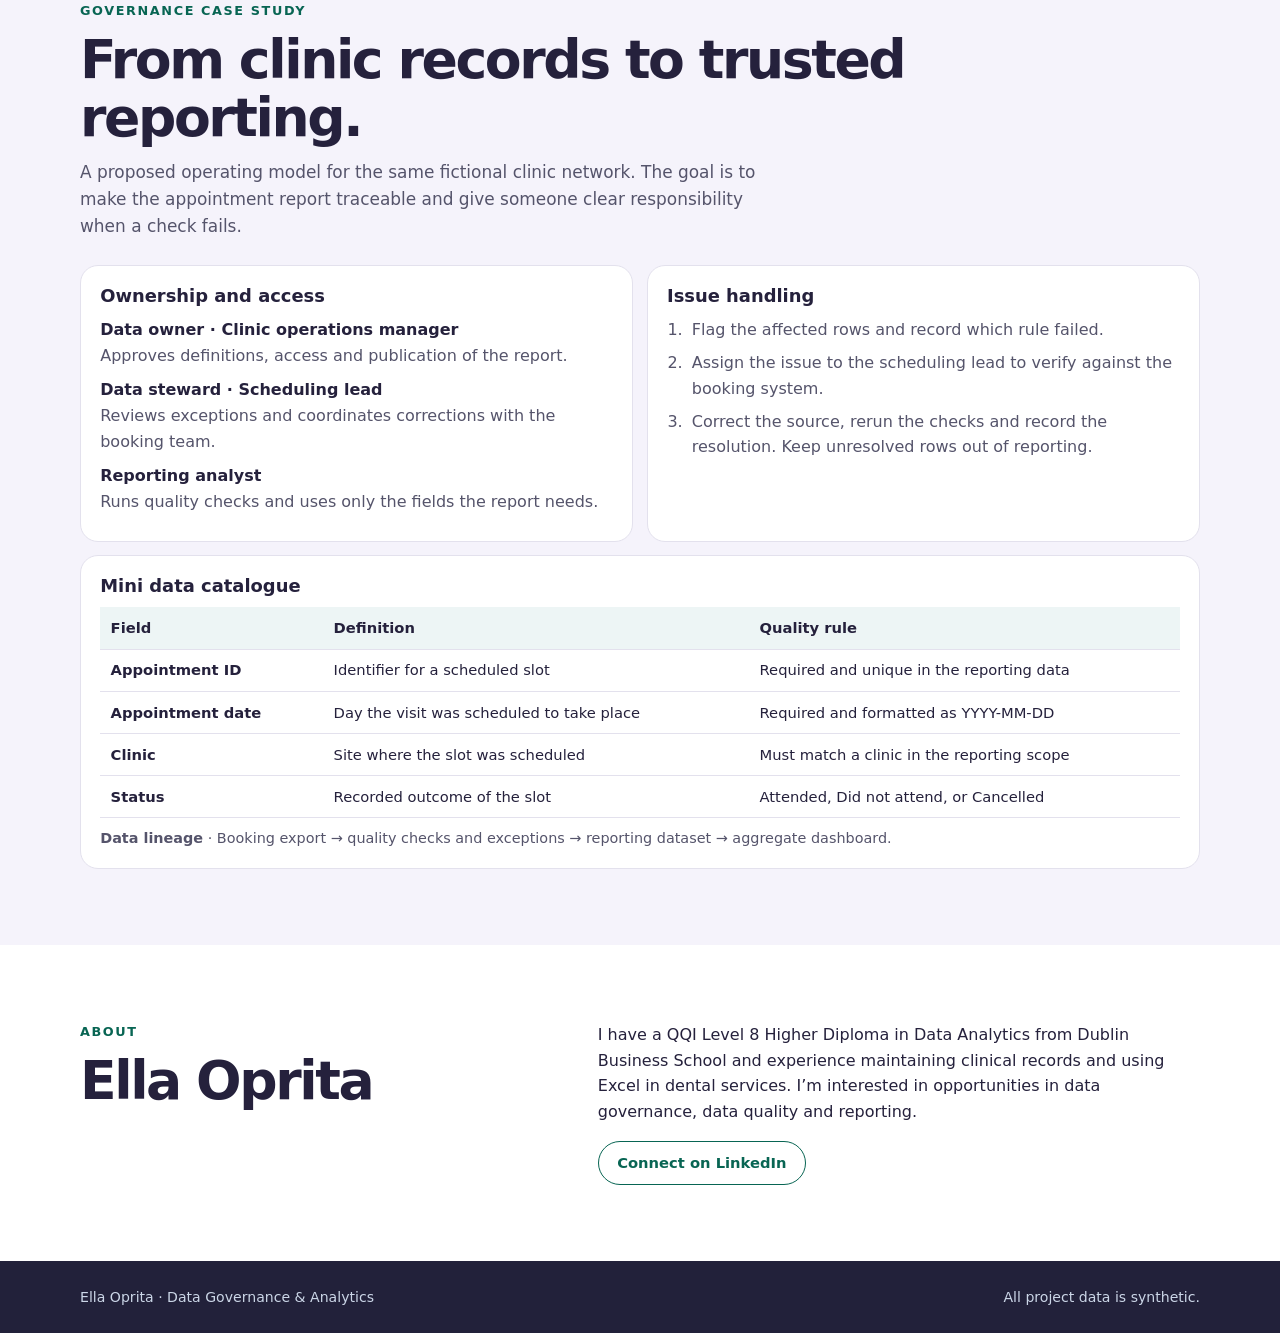
==== commit c460fa5f: "Feature clinic SQL case study in Projects" ====
--- a/index.html
+++ b/index.html
@@ -32,6 +32,7 @@
 <p class="section-label">SELECTED PROJECTS</p><h2>Explore the clinic data</h2>
 <p class="section-intro">A fictional dental clinic links the three projects. Explore appointment activity, check the reliability of the source records, and see who would own those checks in practice.</p>
 <div class="project-links">
+<a href="clinic-dashboard.html"><span class="project-type">SQL case study</span><strong>Clinic reporting lab</strong><span>Explore two dashboards, inspect 82 flagged records and download the SQLite database.</span></a>
 <a href="#appointments"><span class="project-type">Interactive dashboard</span><strong>Dental Appointments</strong><span>Where are appointment slots being lost?</span></a>
 <a href="#quality"><span class="project-type">Interactive dashboard</span><strong>Healthcare Data Quality</strong><span>Which records need attention before reporting?</span></a>
 <a href="#governance"><span class="project-type">Case study</span><strong>Data Governance</strong><span>Who owns the data and how is access granted?</span></a>
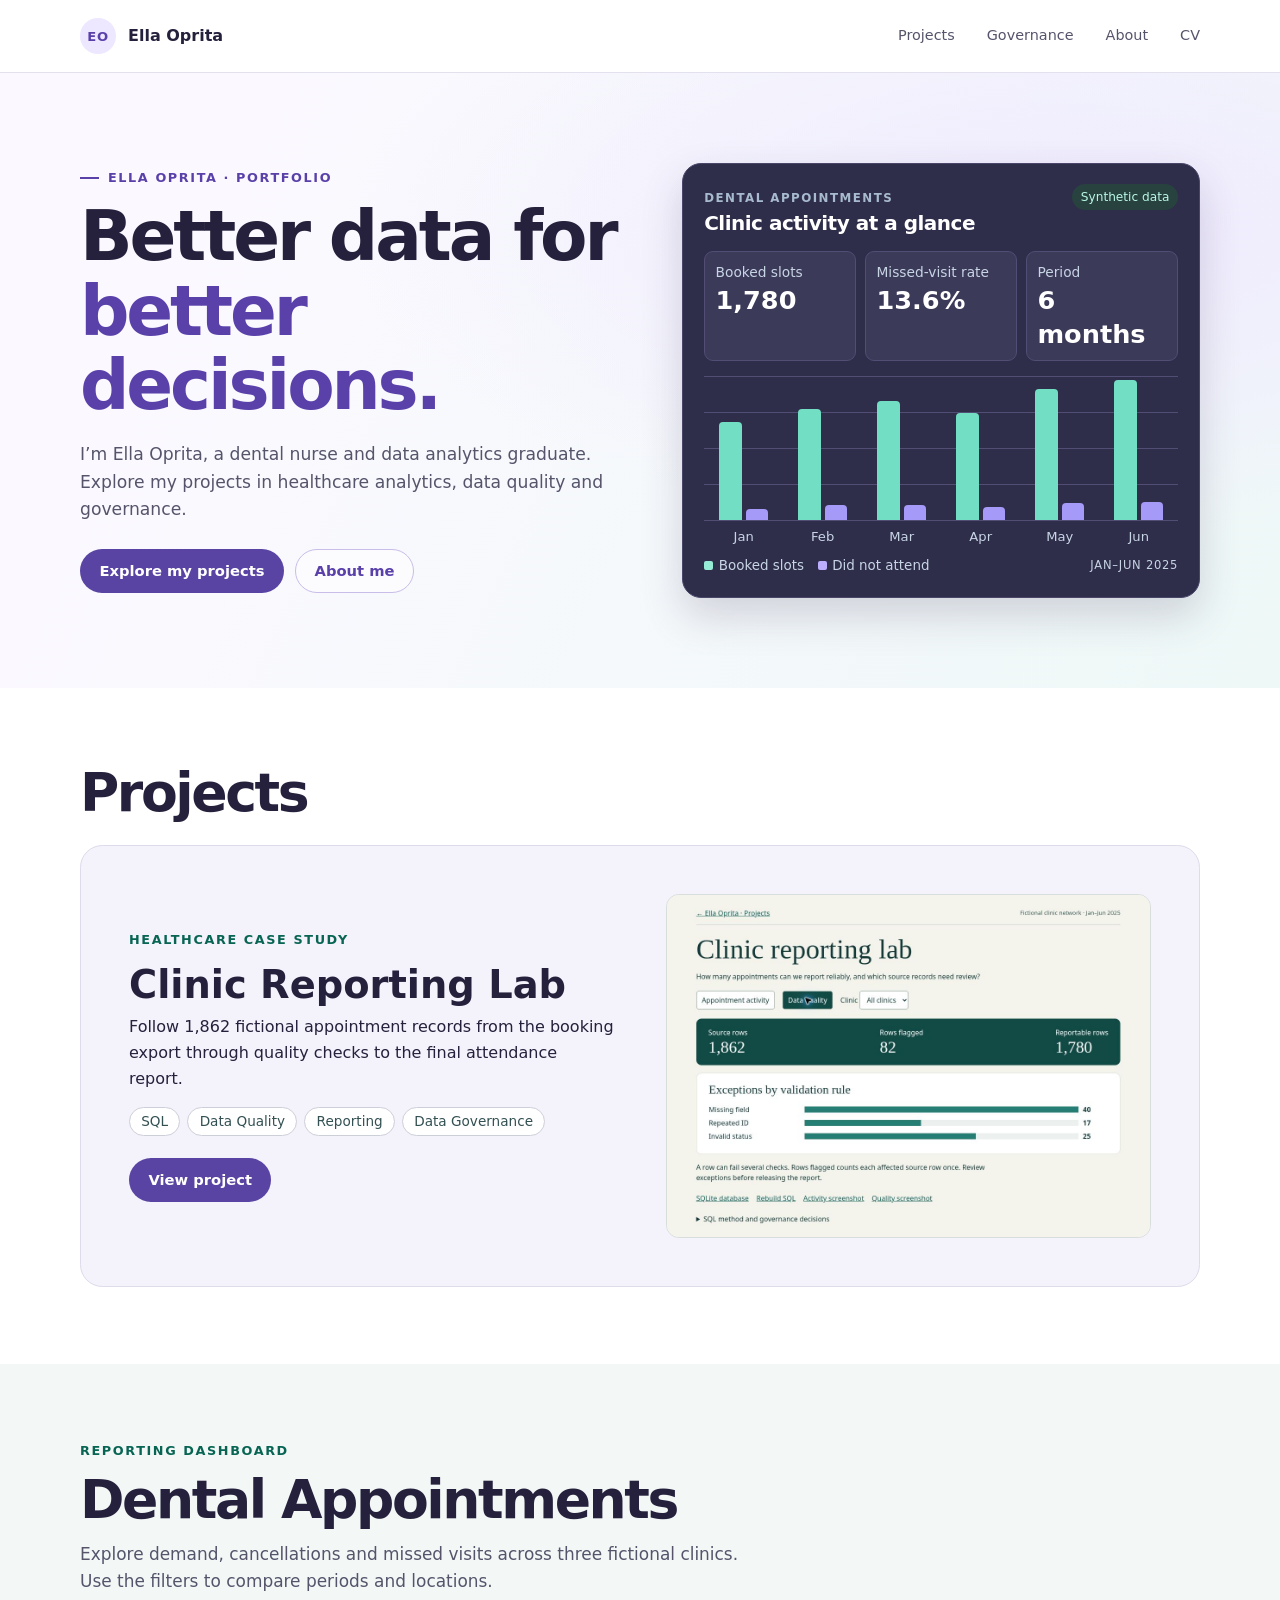
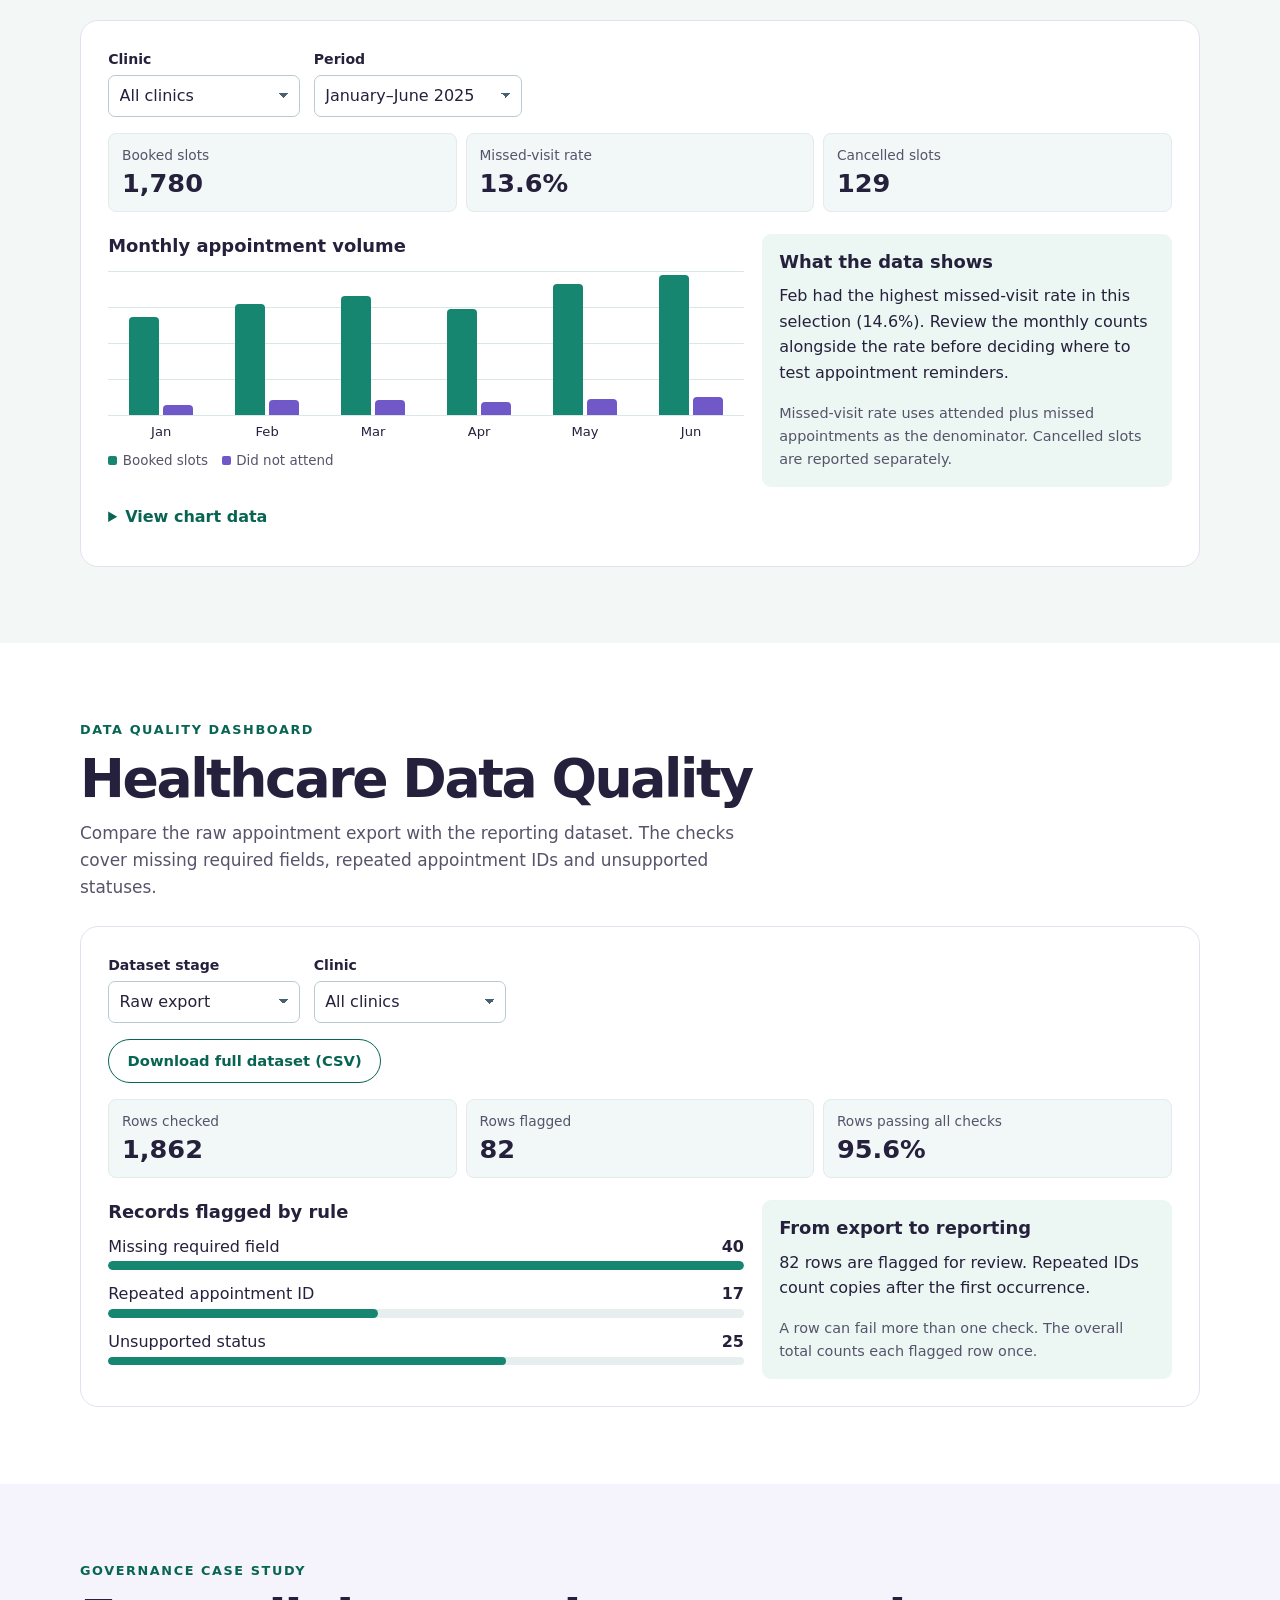
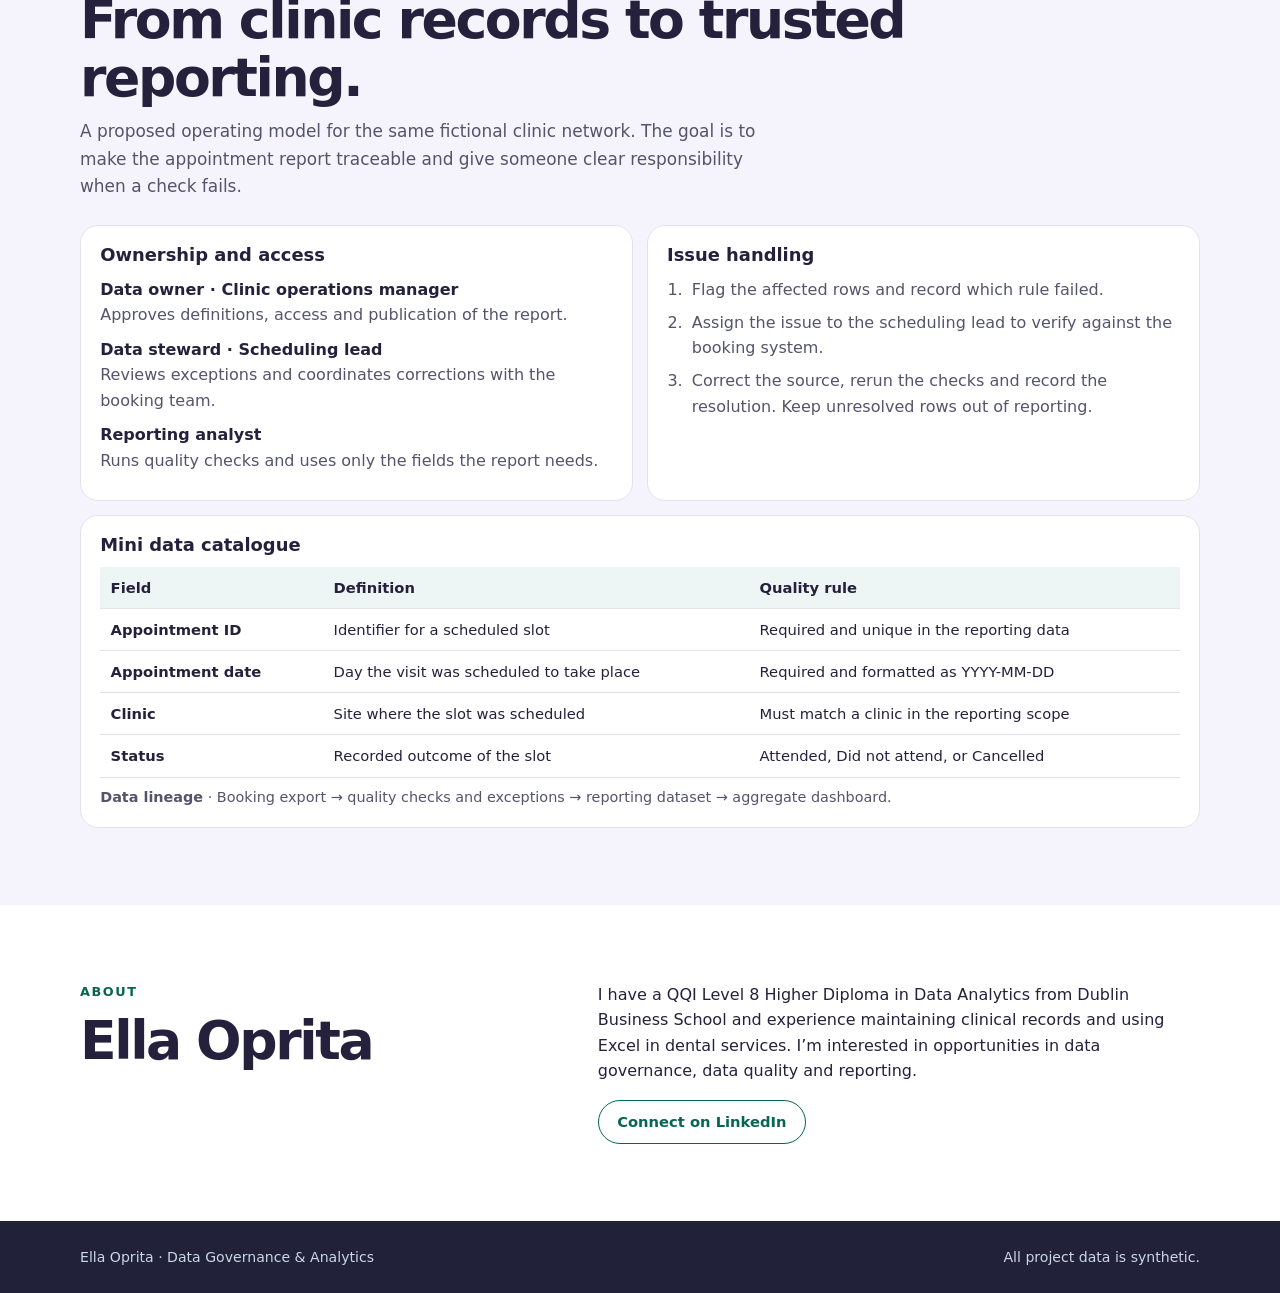
==== commit 520bf2f1: "Present Clinic Reporting Lab as one featured project Replaced the previous project section with a ne" ====
--- a/index.html
+++ b/index.html
@@ -8,7 +8,7 @@
 <title>Ella Oprita | Data Governance &amp; Analytics</title>
 <link rel="stylesheet" href="style.css">
 <script src="portfolio.js" defer></script>
-</head>
+<style>.clinic-feature{margin-top:1.4rem;display:grid;grid-template-columns:1fr 1fr;gap:clamp(1.5rem,4vw,4rem);align-items:center;background:#f4f2fb;border:1px solid #dedbea;border-radius:1.4rem;padding:clamp(1.4rem,4vw,3rem)}.clinic-feature h3{font-size:clamp(1.8rem,3vw,2.5rem);margin:.3rem 0}.clinic-feature img{display:block;width:100%;border:1px solid #d7dedb;border-radius:.8rem}.clinic-feature ul{display:flex;flex-wrap:wrap;list-style:none;gap:.45rem;padding:0;margin:1rem 0 1.4rem}.clinic-feature li{background:white;color:#335052;border:1px solid #cdcfd8;border-radius:1rem;padding:.15rem .7rem;font-size:.85rem}@media(max-width:700px){.clinic-feature{grid-template-columns:1fr}}</style></head>
 <body>
 <a class="skip" href="#main">Skip to content</a>
 <header class="top"><div class="shell nav"><a class="brand" href="#main"><span class="mark" aria-hidden="true">EO</span> Ella Oprita</a><nav aria-label="Main navigation"><a href="#projects">Projects</a><a href="#governance">Governance</a><a href="#about">About</a><a href="cv.html">CV</a></nav></div></header>
@@ -28,16 +28,8 @@
 </div>
 </div></section>
 
-<section id="projects" class="section shell">
-<p class="section-label">SELECTED PROJECTS</p><h2>Explore the clinic data</h2>
-<p class="section-intro">A fictional dental clinic links the three projects. Explore appointment activity, check the reliability of the source records, and see who would own those checks in practice.</p>
-<div class="project-links">
-<a href="clinic-dashboard.html"><span class="project-type">SQL case study</span><strong>Clinic reporting lab</strong><span>Explore two dashboards, inspect 82 flagged records and download the SQLite database.</span></a>
-<a href="#appointments"><span class="project-type">Interactive dashboard</span><strong>Dental Appointments</strong><span>Where are appointment slots being lost?</span></a>
-<a href="#quality"><span class="project-type">Interactive dashboard</span><strong>Healthcare Data Quality</strong><span>Which records need attention before reporting?</span></a>
-<a href="#governance"><span class="project-type">Case study</span><strong>Data Governance</strong><span>Who owns the data and how is access granted?</span></a>
-</div>
-</section>
+<section id="projects" class="section shell"><h2>Projects</h2>
+<article class="clinic-feature"><div><p class="section-label">HEALTHCARE CASE STUDY</p><h3>Clinic Reporting Lab</h3><p>Follow 1,862 fictional appointment records from the booking export through quality checks to the final attendance report.</p><ul aria-label="Project skills"><li>SQL</li><li>Data Quality</li><li>Reporting</li><li>Data Governance</li></ul><a class="button primary" href="clinic-dashboard.html">View project</a></div><img loading="lazy" src="clinic-quality.png" alt="Data quality dashboard showing 82 flagged records and 1,780 reportable bookings"></article></section>
 
 <section id="appointments" class="section band"><div class="shell">
 <p class="section-label">REPORTING DASHBOARD</p><h2>Dental Appointments</h2><p class="section-intro">Explore demand, cancellations and missed visits across three fictional clinics. Use the filters to compare periods and locations.</p>
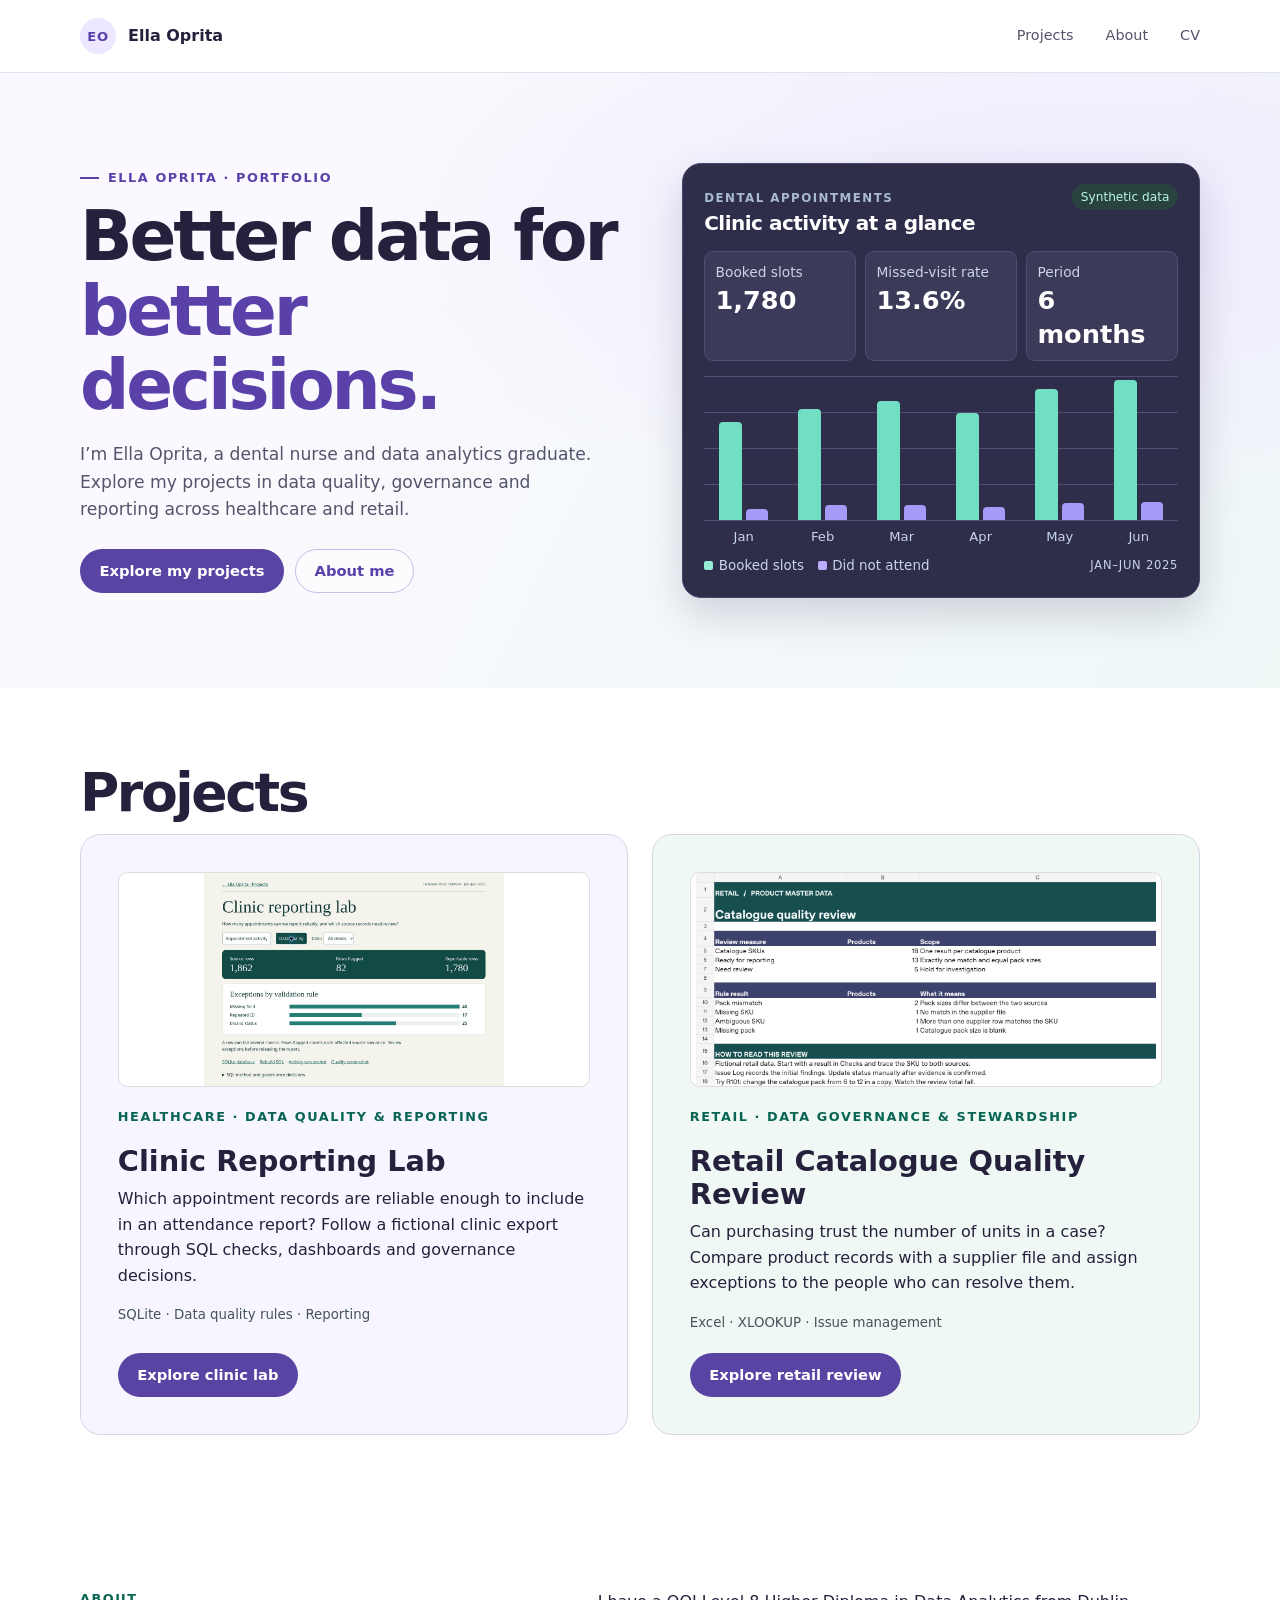
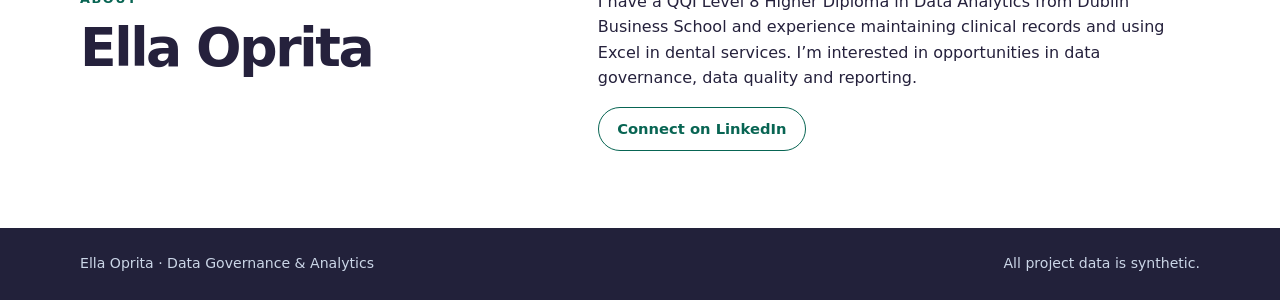
==== commit dd3df7eb: "Organise portfolio by case study and add retail Excel quality review" ====
--- a/index.html
+++ b/index.html
@@ -8,16 +8,16 @@
 <title>Ella Oprita | Data Governance &amp; Analytics</title>
 <link rel="stylesheet" href="style.css">
 <script src="portfolio.js" defer></script>
-<style>.clinic-feature{margin-top:1.4rem;display:grid;grid-template-columns:1fr 1fr;gap:clamp(1.5rem,4vw,4rem);align-items:center;background:#f4f2fb;border:1px solid #dedbea;border-radius:1.4rem;padding:clamp(1.4rem,4vw,3rem)}.clinic-feature h3{font-size:clamp(1.8rem,3vw,2.5rem);margin:.3rem 0}.clinic-feature img{display:block;width:100%;border:1px solid #d7dedb;border-radius:.8rem}.clinic-feature ul{display:flex;flex-wrap:wrap;list-style:none;gap:.45rem;padding:0;margin:1rem 0 1.4rem}.clinic-feature li{background:white;color:#335052;border:1px solid #cdcfd8;border-radius:1rem;padding:.15rem .7rem;font-size:.85rem}@media(max-width:700px){.clinic-feature{grid-template-columns:1fr}}</style></head>
+<style>.clinic-feature{margin-top:1.4rem;display:grid;grid-template-columns:1fr 1fr;gap:clamp(1.5rem,4vw,4rem);align-items:center;background:#f4f2fb;border:1px solid #dedbea;border-radius:1.4rem;padding:clamp(1.4rem,4vw,3rem)}.clinic-feature h3{font-size:clamp(1.8rem,3vw,2.5rem);margin:.3rem 0}.clinic-feature img{display:block;width:100%;border:1px solid #d7dedb;border-radius:.8rem}.clinic-feature ul{display:flex;flex-wrap:wrap;list-style:none;gap:.45rem;padding:0;margin:1rem 0 1.4rem}.clinic-feature li{background:white;color:#335052;border:1px solid #cdcfd8;border-radius:1rem;padding:.15rem .7rem;font-size:.85rem}@media(max-width:700px){.clinic-feature{grid-template-columns:1fr}}</style><style>.project-grid{display:grid;grid-template-columns:repeat(2,minmax(0,1fr));gap:1.5rem}.project-card{display:flex;flex-direction:column;align-items:flex-start;padding:clamp(1.3rem,3vw,2.3rem);border:1px solid #d8d4e5;border-radius:1.25rem;background:#f7f5ff}.project-card:nth-child(2){background:#eff8f4}.project-card h3{font-size:1.8rem;line-height:1.15;margin:.5rem 0}.project-card img{width:100%;aspect-ratio:2.2;object-fit:contain;background:white;border:1px solid #ddd;border-radius:.6rem;margin-bottom:1.25rem}.project-card .button{margin-top:auto}.project-card small{margin-bottom:1.25rem;color:#45535a}.case-copy{max-width:52rem}.case-copy img{width:100%;height:auto;border:1px solid #ddd;border-radius:1rem}.case-copy h2{font-size:1.75rem;margin-top:2rem}.case-copy li{margin:.6rem 0}@media(max-width:680px){.project-grid{grid-template-columns:1fr}}</style><script>if(['#quality','#appointments','#governance'].includes(location.hash))location.replace('clinic-detail.html'+location.hash);</script></head>
 <body>
 <a class="skip" href="#main">Skip to content</a>
-<header class="top"><div class="shell nav"><a class="brand" href="#main"><span class="mark" aria-hidden="true">EO</span> Ella Oprita</a><nav aria-label="Main navigation"><a href="#projects">Projects</a><a href="#governance">Governance</a><a href="#about">About</a><a href="cv.html">CV</a></nav></div></header>
+<header class="top"><div class="shell nav"><a class="brand" href="#main"><span class="mark" aria-hidden="true">EO</span> Ella Oprita</a><nav aria-label="Main navigation"><a href="#projects">Projects</a><a href="#about">About</a><a href="cv.html">CV</a></nav></div></header>
 <main id="main">
 <section class="hero" aria-labelledby="intro"><div class="shell hero-layout">
 <div class="hero-copy">
 <p class="eyebrow"><span></span> ELLA OPRITA · PORTFOLIO</p>
 <h1 id="intro">Better data for<br><em>better decisions.</em></h1>
-<p class="lede">I’m Ella Oprita, a dental nurse and data analytics graduate. Explore my projects in healthcare analytics, data quality and governance.</p>
+<p class="lede">I’m Ella Oprita, a dental nurse and data analytics graduate. Explore my projects in data quality, governance and reporting across healthcare and retail.</p>
 <div class="hero-actions"><a class="button primary" href="#projects">Explore my projects</a><a class="button secondary" href="#about">About me</a></div>
 </div>
 <div class="preview" aria-labelledby="preview-title">
@@ -28,48 +28,7 @@
 </div>
 </div></section>
 
-<section id="projects" class="section shell"><h2>Projects</h2>
-<article class="clinic-feature"><div><p class="section-label">HEALTHCARE CASE STUDY</p><h3>Clinic Reporting Lab</h3><p>Follow 1,862 fictional appointment records from the booking export through quality checks to the final attendance report.</p><ul aria-label="Project skills"><li>SQL</li><li>Data Quality</li><li>Reporting</li><li>Data Governance</li></ul><a class="button primary" href="clinic-dashboard.html">View project</a></div><img loading="lazy" src="clinic-quality.png" alt="Data quality dashboard showing 82 flagged records and 1,780 reportable bookings"></article></section>
-
-<section id="appointments" class="section band"><div class="shell">
-<p class="section-label">REPORTING DASHBOARD</p><h2>Dental Appointments</h2><p class="section-intro">Explore demand, cancellations and missed visits across three fictional clinics. Use the filters to compare periods and locations.</p>
-<div class="panel dashboard">
-<div class="controls"><div class="field"><label for="clinic-filter">Clinic</label><select id="clinic-filter"><option value="">All clinics</option><option value="North">North</option><option value="Central">Central</option><option value="West">West</option></select></div>
-<div class="field"><label for="period-filter">Period</label><select id="period-filter"><option value="">January–June 2025</option><option value="1">January–March 2025</option><option value="2">April–June 2025</option></select></div></div>
-<div id="appointment-metrics" class="metrics" aria-live="polite"></div>
-<div class="report-grid"><div><h3>Monthly appointment volume</h3><div id="appointment-chart" class="chart light-chart" role="img" aria-label="Monthly booked slots and missed appointments"></div><div class="legend"><span><i class="legend-total"></i>Booked slots</span><span><i class="legend-dna"></i>Did not attend</span></div></div>
-<div class="readout"><h3>What the data shows</h3><p id="appointment-insight" aria-live="polite"></p><p class="definition">Missed-visit rate uses attended plus missed appointments as the denominator. Cancelled slots are reported separately.</p></div></div>
-<details><summary>View chart data</summary><div id="appointment-table" class="table-wrap"></div></details>
-</div></div></section>
-
-<section id="quality" class="section shell">
-<p class="section-label">DATA QUALITY DASHBOARD</p><h2>Healthcare Data Quality</h2><p class="section-intro">Compare the raw appointment export with the reporting dataset. The checks cover missing required fields, repeated appointment IDs and unsupported statuses.</p>
-<div class="panel dashboard">
-<div class="controls"><div class="field"><label for="quality-stage">Dataset stage</label><select id="quality-stage"><option value="raw">Raw export</option><option value="clean">Reporting dataset</option></select></div>
-<div class="field"><label for="quality-clinic">Clinic</label><select id="quality-clinic"><option value="">All clinics</option><option value="North">North</option><option value="Central">Central</option><option value="West">West</option></select></div></div>
-<button type="button" class="button outline download" id="download-data">Download full dataset (CSV)</button>
-<div id="quality-metrics" class="metrics" aria-live="polite"></div>
-<div class="report-grid"><div><h3>Records flagged by rule</h3><div id="quality-rules" class="rule-chart"></div></div><div class="readout"><h3>From export to reporting</h3><p id="quality-insight" aria-live="polite"></p><p class="definition">A row can fail more than one check. The overall total counts each flagged row once.</p></div></div>
-</div>
-</section>
-
-<section id="governance" class="section governance"><div class="shell">
-<p class="section-label">GOVERNANCE CASE STUDY</p><h2>From clinic records to trusted reporting.</h2>
-<p class="section-intro">A proposed operating model for the same fictional clinic network. The goal is to make the appointment report traceable and give someone clear responsibility when a check fails.</p>
-<div class="governance-grid">
-<div class="panel gov-card"><h3>Ownership and access</h3><dl><dt>Data owner · Clinic operations manager</dt><dd>Approves definitions, access and publication of the report.</dd><dt>Data steward · Scheduling lead</dt><dd>Reviews exceptions and coordinates corrections with the booking team.</dd><dt>Reporting analyst</dt><dd>Runs quality checks and uses only the fields the report needs.</dd></dl></div>
-<div class="panel gov-card"><h3>Issue handling</h3><ol><li>Flag the affected rows and record which rule failed.</li><li>Assign the issue to the scheduling lead to verify against the booking system.</li><li>Correct the source, rerun the checks and record the resolution. Keep unresolved rows out of reporting.</li></ol></div>
-</div>
-<div class="panel gov-card catalog"><h3>Mini data catalogue</h3><div class="table-wrap"><table><thead><tr><th scope="col">Field</th><th scope="col">Definition</th><th scope="col">Quality rule</th></tr></thead><tbody>
-<tr><th scope="row">Appointment ID</th><td>Identifier for a scheduled slot</td><td>Required and unique in the reporting data</td></tr>
-<tr><th scope="row">Appointment date</th><td>Day the visit was scheduled to take place</td><td>Required and formatted as YYYY-MM-DD</td></tr>
-<tr><th scope="row">Clinic</th><td>Site where the slot was scheduled</td><td>Must match a clinic in the reporting scope</td></tr>
-<tr><th scope="row">Status</th><td>Recorded outcome of the slot</td><td>Attended, Did not attend, or Cancelled</td></tr>
-</tbody></table></div>
-<p class="definition"><strong>Data lineage</strong> · Booking export → quality checks and exceptions → reporting dataset → aggregate dashboard.</p></div>
-</div></section>
-
-<section id="about" class="section shell about"><div><p class="section-label">ABOUT</p><h2>Ella Oprita</h2></div><div><p>I have a QQI Level 8 Higher Diploma in Data Analytics from Dublin Business School and experience maintaining clinical records and using Excel in dental services. I’m interested in opportunities in data governance, data quality and reporting.</p><a class="button outline" href="https://www.linkedin.com/in/manuelajoita/">Connect on LinkedIn</a></div></section>
+<section id="projects" class="section shell"><h2>Projects</h2><div class="project-grid"><article class="project-card"><img src="clinic-quality.png" loading="lazy" alt="Clinic Reporting Lab dashboard preview"><p class="section-label">HEALTHCARE · DATA QUALITY & REPORTING</p><h3>Clinic Reporting Lab</h3><p>Which appointment records are reliable enough to include in an attendance report? Follow a fictional clinic export through SQL checks, dashboards and governance decisions.</p><small>SQLite · Data quality rules · Reporting</small><a class="button primary" href="clinic-dashboard.html">Explore clinic lab</a></article><article class="project-card"><img src="retail-quality.png" loading="lazy" alt="Retail Catalogue Quality Review dashboard preview"><p class="section-label">RETAIL · DATA GOVERNANCE & STEWARDSHIP</p><h3>Retail Catalogue Quality Review</h3><p>Can purchasing trust the number of units in a case? Compare product records with a supplier file and assign exceptions to the people who can resolve them.</p><small>Excel · XLOOKUP · Issue management</small><a class="button primary" href="retail-review.html">Explore retail review</a></article></div></section><section id="about" class="section shell about"><div><p class="section-label">ABOUT</p><h2>Ella Oprita</h2></div><div><p>I have a QQI Level 8 Higher Diploma in Data Analytics from Dublin Business School and experience maintaining clinical records and using Excel in dental services. I’m interested in opportunities in data governance, data quality and reporting.</p><a class="button outline" href="https://www.linkedin.com/in/manuelajoita/">Connect on LinkedIn</a></div></section>
 </main>
 <footer><div class="shell footer"><span>Ella Oprita · Data Governance &amp; Analytics</span><span>All project data is synthetic.</span></div></footer>
 <noscript><div class="shell">Enable JavaScript to use the dashboard filters.</div></noscript>
